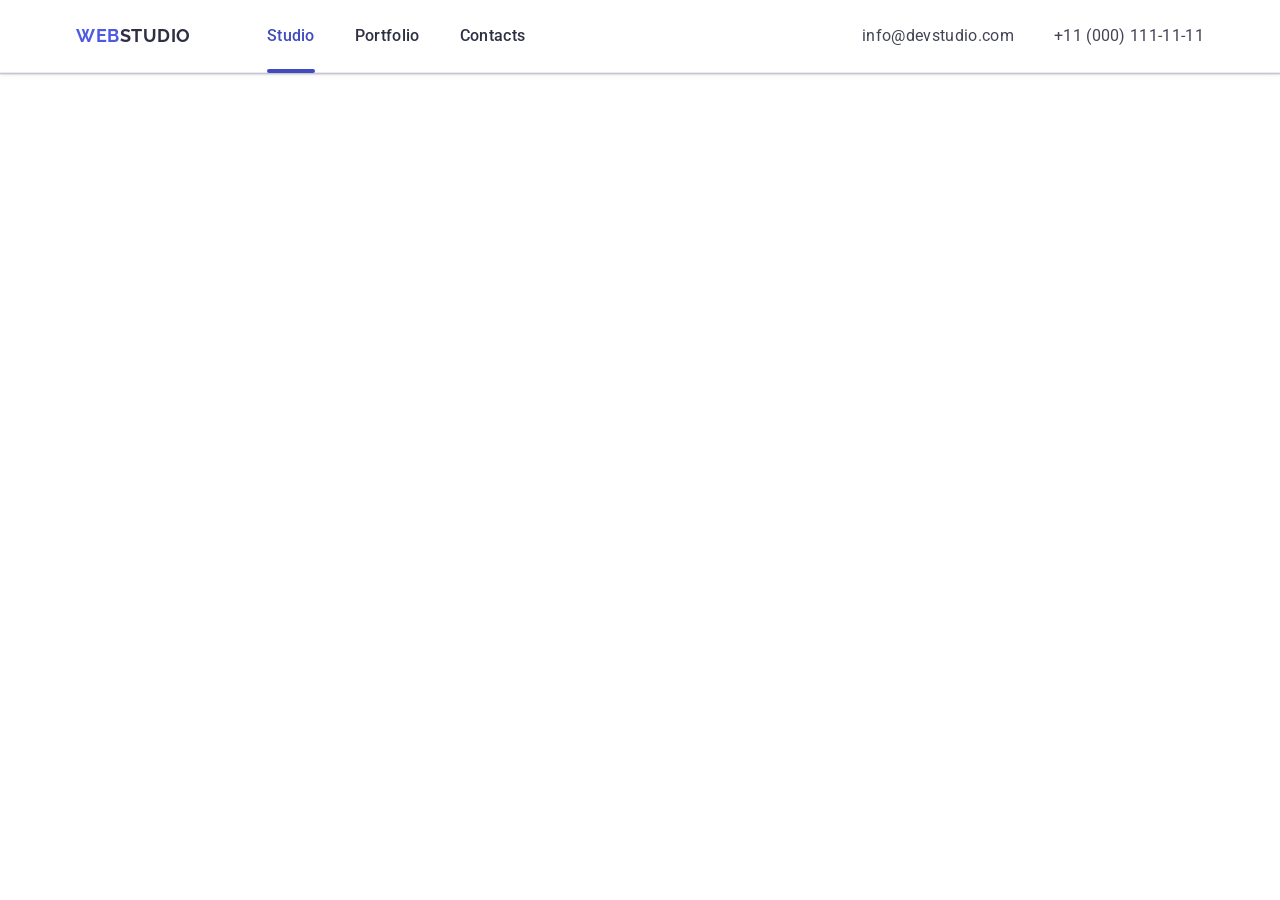
==== index.html @ 1d79447c "update mobile menu" ====
<!DOCTYPE html>
<html lang="en">
  <head>
    <meta charset="UTF-8" />
    <meta http-equiv="X-UA-Compatible" content="IE=edge" />
    <meta name="viewport" content="width=device-width, initial-scale=1.0" />
    <title>WebStudio</title>
    <link
      rel="stylesheet"
      href="https://cdnjs.cloudflare.com/ajax/libs/modern-normalize/2.0.0/modern-normalize.min.css"
      integrity="sha512-4xo8blKMVCiXpTaLzQSLSw3KFOVPWhm/TRtuPVc4WG6kUgjH6J03IBuG7JZPkcWMxJ5huwaBpOpnwYElP/m6wg=="
      crossorigin="anonymous"
      referrerpolicy="no-referrer"
    />
    <link rel="preconnect" href="https://fonts.googleapis.com" />
    <link rel="preconnect" href="https://fonts.gstatic.com" crossorigin />
    <link
      href="https://fonts.googleapis.com/css2?family=Raleway:wght@700&family=Roboto:wght@400;500;700&display=swap"
      rel="stylesheet"
    />

    <link rel="stylesheet" href="./css/styles.css" />
  </head>
  <body>
    <header class="page-header">
      <div class="container header-flex">
        <nav class="header-nav">
          <a class="logo header-logo" href="./index.html">
            Web<span class="logo-world">Studio</span></a
          >
          <ul class="nav-list">
            <li class="nav-item">
              <a class="nav-link current" href="./index.html">Studio</a>
            </li>
            <li class="nav-item">
              <a class="nav-link" href="">Portfolio</a>
            </li>
            <li class="nav-item">
              <a class="nav-link" href="">Contacts</a>
            </li>
          </ul>
        </nav>
        <address class="contacts">
          <ul class="contacts-list">
            <li class="contacts-item">
              <a class="contacts-link" href="mailto:info@devstudio.com"
                >info@devstudio.com</a
              >
            </li>
            <li class="contacts-item">
              <a class="contacts-link" href="tel:+110001111111"
                >+11 (000) 111-11-11</a
              >
            </li>
          </ul>
        </address>
        <button data-menu-open type="button" class="burger-btn">
          <svg class="burger-icon" width="24" height="24">
            <use href="./images/icons.svg#burger-icon"></use>
          </svg>
        </button>
      </div>

      <div class="mobile-menu" data-menu>
        <div class="container modal-menu-container">
          <button class="mobile-menu-close" data-menu-close>
            <svg class="menu-icon-btn" width="8" height="8">
              <use href="./images/icons.svg#close-icon"></use>
            </svg>
          </button>
          <nav class="mobile-nav">
            <ul class="mobile-list">
              <li class="mobile-item">
                <a class="mobile-nav-link" href="./index.html">Studio</a>
              </li>
              <li class="mobile-item">
                <a class="mobile-nav-link" href="./index.html">Portfolio</a>
              </li>
              <li class="mobile-item">
                <a class="mobile-nav-link" href="./index.html">Contacts</a>
              </li>
            </ul>
          </nav>
          <address class="mobile-contacts">
            <ul class="mobile-contacts-list">
              <li class="mobile-contacts-item">
                <a class="mobile-contacts-link" href="mailto:info@devstudio.com"
                  >info@devstudio.com</a
                >
              </li>
              <li class="mobile-contacts-item">
                <a class="mobile-contacts-link" href="tel:+110001111111"
                  >+11 (000) 111-11-11</a
                >
              </li>
            </ul>
          </address>
          <div class="mobile-social">
            <ul class="mobile-social-list">
              <li class="mobile-social-item">
                <a
                  href=""
                  class="mobile-social-link"
                  target="_blank"
                  rel="noopener noreferrer"
                  aria-label="instagram icon"
                >
                  <svg class="social-icon" width="24" height="24">
                    <use href="./images/icons.svg#instagram"></use>
                  </svg>
                </a>
              </li>
              <li class="mobile-social-item">
                <a
                  href=""
                  class="mobile-social-link"
                  target="_blank"
                  rel="noopener noreferrer"
                  aria-label="twitter icon"
                >
                  <svg class="social-icon" width="24" height="24">
                    <use href="./images/icons.svg#twitter"></use>
                  </svg>
                </a>
              </li>
              <li class="mobile-social-item">
                <a
                  href=""
                  class="mobile-social-link"
                  target="_blank"
                  rel="noopener noreferrer"
                  aria-label="facebook icon"
                >
                  <svg class="social-icon" width="24" height="24">
                    <use href="./images/icons.svg#facebook"></use>
                  </svg>
                </a>
              </li>
              <li class="mobile-social-item">
                <a
                  href=""
                  class="mobile-social-link"
                  target="_blank"
                  rel="noopener noreferrer"
                  aria-label="linkedin icon"
                >
                  <svg class="social-icon" width="24" height="24">
                    <use href="./images/icons.svg#linkedin"></use>
                  </svg>
                </a>
              </li>
            </ul>
          </div>
        </div>
      </div>
    </header>
    <!-- Main container -->
    <main>
      <!-- Hero section -->
      <section class="hero hidden">
        <div class="container">
          <h1 class="title" style="--direction: -1">
            Effective Solutions for Your Business
          </h1>
          <button
            class="btn"
            type="button"
            style="--direction: 1"
            data-modal-open
          >
            Order Service
          </button>
        </div>
      </section>
      <!-- Strategi section -->
      <section class="strategy hidden">
        <div class="container">
          <h2 class="visually-hidden">header</h2>
          <ul class="strategy-list">
            <li class="strategy-item">
              <div class="strategi-icon">
                <svg class="strategi-icon" width="64" height="64">
                  <use href="./images/icons.svg#antena"></use>
                </svg>
              </div>
              <h3 class="subtitle">Strategy</h3>
              <p class="subtitle-decr">
                Our goal is to identify the business problem to walk away with
                the perfect and creative solution.
              </p>
            </li>

            <li class="strategy-item">
              <div class="strategi-icon">
                <svg class="strategi-icon" width="64" height="64">
                  <use href="./images/icons.svg#clock"></use>
                </svg>
              </div>
              <h3 class="subtitle">Punctuality</h3>

              <p class="subtitle-decr">
                Bring the key message to the brand's audience for the best price
                within the shortest possible time.
              </p>
            </li>
            <li class="strategy-item">
              <div class="strategi-icon">
                <svg class="strategi-icon" width="64" height="64">
                  <use href="./images/icons.svg#diagram"></use>
                </svg>
              </div>
              <h3 class="subtitle">Diligence</h3>
              <p class="subtitle-decr">
                Research and confirm brands that present the strongest digital
                growth opportunities and minimize risk.
              </p>
            </li>
            <li class="strategy-item">
              <div class="strategi-icon">
                <svg class="strategi-icon" width="64" height="64">
                  <use href="./images/icons.svg#astronaut"></use>
                </svg>
              </div>
              <h3 class="subtitle">Technologies</h3>
              <p class="subtitle-decr">
                Design practice focused on digital experiences. We bring forth a
                deep passion for problem-solving.
              </p>
            </li>
          </ul>
        </div>
      </section>

      <!--  Our Team Section-->
      <section class="team hidden">
        <div class="container">
          <h2 class="title">Our Team</h2>
          <ul class="team-list">
            <li class="team-item">
              <img src="./images/prodact_des.jpg" alt="man" width="264" />
              <div class="image-discription">
                <h3 class="subtitle">Mark Guerrero</h3>
                <p class="subtitle-decr">Product Designer</p>
                <ul class="social-list">
                  <li class="social-item">
                    <a
                      href=""
                      class="social-link"
                      target="_blank"
                      rel="noopener noreferrer"
                      aria-label="instagram icon"
                    >
                      <svg class="social-icon" width="16" height="16">
                        <use href="./images/icons.svg#instagram"></use>
                      </svg>
                    </a>
                  </li>
                  <li class="social-item">
                    <a
                      href=""
                      class="social-link"
                      target="_blank"
                      rel="noopener noreferrer"
                      aria-label="twitter icon"
                    >
                      <svg class="social-icon" width="16" height="16">
                        <use href="./images/icons.svg#twitter"></use>
                      </svg>
                    </a>
                  </li>
                  <li class="social-item">
                    <a
                      href=""
                      class="social-link"
                      target="_blank"
                      rel="noopener noreferrer"
                      aria-label="facebook icon"
                    >
                      <svg class="social-icon" width="16" height="16">
                        <use href="./images/icons.svg#facebook"></use>
                      </svg>
                    </a>
                  </li>
                  <li class="social-item">
                    <a
                      href=""
                      class="social-link"
                      target="_blank"
                      rel="noopener noreferrer"
                      aria-label="linkedin icon"
                    >
                      <svg class="social-icon" width="16" height="16">
                        <use href="./images/icons.svg#linkedin"></use>
                      </svg>
                    </a>
                  </li>
                </ul>
              </div>
            </li>
            <li class="team-item">
              <img src="./images/frontend_dev.jpg" alt="man" width="264" />
              <div class="image-discription">
                <h3 class="subtitle">Tom Ford</h3>
                <p class="subtitle-decr">Frontend Developer</p>
                <ul class="social-list">
                  <li class="social-item">
                    <a
                      href=""
                      class="social-link"
                      target="_blank"
                      rel="noopener noreferrer"
                      aria-label="instagram icon"
                    >
                      <svg class="social-icon" width="16" height="16">
                        <use href="./images/icons.svg#instagram"></use>
                      </svg>
                    </a>
                  </li>
                  <li class="social-item">
                    <a
                      href=""
                      class="social-link"
                      target="_blank"
                      rel="noopener noreferrer"
                      aria-label="twitter icon"
                    >
                      <svg class="social-icon" width="16" height="16">
                        <use href="./images/icons.svg#twitter"></use>
                      </svg>
                    </a>
                  </li>
                  <li class="social-item">
                    <a
                      href=""
                      class="social-link"
                      target="_blank"
                      rel="noopener noreferrer"
                      aria-label="facebook icon"
                    >
                      <svg class="social-icon" width="16" height="16">
                        <use href="./images/icons.svg#facebook"></use>
                      </svg>
                    </a>
                  </li>
                  <li class="social-item">
                    <a
                      href=""
                      class="social-link"
                      target="_blank"
                      rel="noopener noreferrer"
                      aria-label="linkedin icon"
                    >
                      <svg class="social-icon" width="16" height="16">
                        <use href="./images/icons.svg#linkedin"></use>
                      </svg>
                    </a>
                  </li>
                </ul>
              </div>
            </li>
            <li class="team-item">
              <img src="./images/marketing.jpg" alt="women" width="264" />
              <div class="image-discription">
                <h3 class="subtitle">Camila Garcia</h3>
                <p class="subtitle-decr">Marketing</p>
                <ul class="social-list">
                  <li class="social-item">
                    <a
                      href=""
                      class="social-link"
                      target="_blank"
                      rel="noopener noreferrer"
                      aria-label="instagram icon"
                    >
                      <svg class="social-icon" width="16" height="16">
                        <use href="./images/icons.svg#instagram"></use>
                      </svg>
                    </a>
                  </li>
                  <li class="social-item">
                    <a
                      href=""
                      class="social-link"
                      target="_blank"
                      rel="noopener noreferrer"
                      aria-label="twitter icon"
                    >
                      <svg class="social-icon" width="16" height="16">
                        <use href="./images/icons.svg#twitter"></use>
                      </svg>
                    </a>
                  </li>
                  <li class="social-item">
                    <a
                      href=""
                      class="social-link"
                      target="_blank"
                      rel="noopener noreferrer"
                      aria-label="facebook icon"
                    >
                      <svg class="social-icon" width="16" height="16">
                        <use href="./images/icons.svg#facebook"></use>
                      </svg>
                    </a>
                  </li>
                  <li class="social-item">
                    <a
                      href=""
                      class="social-link"
                      target="_blank"
                      rel="noopener noreferrer"
                      aria-label="linkedin icon"
                    >
                      <svg class="social-icon" width="16" height="16">
                        <use href="./images/icons.svg#linkedin"></use>
                      </svg>
                    </a>
                  </li>
                </ul>
              </div>
            </li>
            <li class="team-item">
              <img src="./images/ui_designer.jpg" alt="man" width="264" />
              <div class="image-discription">
                <h3 class="subtitle">Daniel Wilson</h3>
                <p class="subtitle-decr">UI Designer</p>
                <ul class="social-list">
                  <li class="social-item">
                    <a
                      href=""
                      class="social-link"
                      target="_blank"
                      rel="noopener noreferrer"
                      aria-label="instagram icon"
                    >
                      <svg class="social-icon" width="16" height="16">
                        <use href="./images/icons.svg#instagram"></use>
                      </svg>
                    </a>
                  </li>
                  <li class="social-item">
                    <a
                      href=""
                      class="social-link"
                      target="_blank"
                      rel="noopener noreferrer"
                      aria-label="twitter icon"
                    >
                      <svg class="social-icon" width="16" height="16">
                        <use href="./images/icons.svg#twitter"></use>
                      </svg>
                    </a>
                  </li>
                  <li class="social-item">
                    <a
                      href=""
                      class="social-link"
                      target="_blank"
                      rel="noopener noreferrer"
                      aria-label="facebook icon"
                    >
                      <svg class="social-icon" width="16" height="16">
                        <use href="./images/icons.svg#facebook"></use>
                      </svg>
                    </a>
                  </li>
                  <li class="social-item">
                    <a
                      href=""
                      class="social-link"
                      target="_blank"
                      rel="noopener noreferrer"
                      aria-label="linkedin icon"
                    >
                      <svg class="social-icon" width="16" height="16">
                        <use href="./images/icons.svg#linkedin"></use>
                      </svg>
                    </a>
                  </li>
                </ul>
              </div>
            </li>
          </ul>
        </div>
      </section>

      <!-- Our Portfolio section -->
      <section class="portfolio hidden">
        <div class="container">
          <h2 class="title">Our Portfolio</h2>
          <ul class="portfolio-list">
            <li class="portfolio-item">
              <a class="portfolio-link" href="">
                <div class="portfolio-thumb">
                  <img
                    src="./images/bankapp.jpg"
                    alt="banking interface "
                    width="360"
                    height="300"
                  />
                  <p class="overlay-text">
                    14 Stylish and User-Friendly App Design Concepts · Task
                    Manager App · Calorie Tracker App · Exotic Fruit Ecommerce
                    App · Cloud Storage App
                  </p>
                </div>
                <div class="portfolio-decr">
                  <h3 class="subtitle">Banking App</h3>
                  <p class="subtitle-desc">App</p>
                </div>
              </a>
            </li>
            <li class="portfolio-item">
              <a class="portfolio-link" href="">
                <div class="portfolio-thumb">
                  <img
                    src="./images/payment.jpg"
                    alt="qr "
                    width="360"
                    height="300"
                  />
                  <p class="overlay-text">
                    14 Stylish and User-Friendly App Design Concepts · Task
                    Manager App · Calorie Tracker App · Exotic Fruit Ecommerce
                    App · Cloud Storage App
                  </p>
                </div>
                <div class="portfolio-decr">
                  <h3 class="subtitle">Cashless Payment</h3>
                  <p class="subtitle-desc">Marketing</p>
                </div>
              </a>
            </li>

            <li class="portfolio-item">
              <a class="portfolio-link" href="">
                <div class="portfolio-thumb">
                  <img
                    src="./images/meditation.jpg"
                    alt="laptop and smartphone"
                    width="360"
                    height="300"
                  />
                  <p class="overlay-text">
                    14 Stylish and User-Friendly App Design Concepts · Task
                    Manager App · Calorie Tracker App · Exotic Fruit Ecommerce
                    App · Cloud Storage App
                  </p>
                </div>
                <div class="portfolio-decr">
                  <h2 class="subtitle">Meditation App</h2>
                  <p class="subtitle-desc">App</p>
                </div>
              </a>
            </li>
            <li class="portfolio-item">
              <a class="portfolio-link" href="">
                <div class="portfolio-thumb">
                  <img
                    src="./images/car.jpg"
                    alt="taxi"
                    width="360"
                    height="300"
                  />
                  <p class="overlay-text">
                    14 Stylish and User-Friendly App Design Concepts · Task
                    Manager App · Calorie Tracker App · Exotic Fruit Ecommerce
                    App · Cloud Storage App
                  </p>
                </div>
                <div class="portfolio-decr">
                  <h2 class="subtitle">Taxi Service</h2>
                  <p class="subtitle-desc">Marketing</p>
                </div>
              </a>
            </li>
            <li class="portfolio-item">
              <a class="portfolio-link" href="">
                <div class="portfolio-thumb">
                  <img
                    src="./images/screen.jpg"
                    alt="screen smartphone"
                    width="360"
                    height="300"
                  />
                  <p class="overlay-text">
                    14 Stylish and User-Friendly App Design Concepts · Task
                    Manager App · Calorie Tracker App · Exotic Fruit Ecommerce
                    App · Cloud Storage App
                  </p>
                </div>
                <div class="portfolio-decr">
                  <h3 class="subtitle">Screen Illustrations</h3>
                  <p class="subtitle-desc">Design</p>
                </div>
              </a>
            </li>
            <li class="portfolio-item">
              <a class="portfolio-link" href="">
                <div class="portfolio-thumb">
                  <img
                    src="./images/courses.jpg"
                    alt="young woman"
                    width="360"
                    height="300"
                  />
                  <p class="overlay-text">
                    14 Stylish and User-Friendly App Design Concepts · Task
                    Manager App · Calorie Tracker App · Exotic Fruit Ecommerce
                    App · Cloud Storage App
                  </p>
                </div>
                <div class="portfolio-decr">
                  <h3 class="subtitle">Online Courses</h3>
                  <p class="subtitle-desc">Marketing</p>
                </div>
              </a>
            </li>
          </ul>
        </div>
      </section>
    </main>

    <footer class="footer-page hidden">
      <div class="footer-container container">
        <div class="left-footer">
          <a class="logo footer-logo" href="./index.html"
            >Web<span class="logo-world">Studio</span></a
          >
          <p class="subtitle-decr">
            Increase the flow of customers and sales for your business with
            digital marketing & growth solutions.
          </p>
        </div>

        <div class="footer-icons">
          <p class="subtitle-decr">Social media</p>
          <ul class="social-list">
            <li class="social-item">
              <a
                href=""
                class="social-link"
                target="_blank"
                rel="noopener noreferrer"
                aria-label="instagram icon"
              >
                <svg class="social-icon" width="24" height="24">
                  <use href="./images/icons.svg#instagram"></use>
                </svg>
              </a>
            </li>
            <li class="social-item">
              <a
                href=""
                class="social-link"
                target="_blank"
                rel="noopener noreferrer"
                aria-label="twitter icon"
              >
                <svg class="social-icon" width="24" height="24">
                  <use href="./images/icons.svg#twitter"></use>
                </svg>
              </a>
            </li>
            <li class="social-item">
              <a
                href=""
                class="social-link"
                target="_blank"
                rel="noopener noreferrer"
                aria-label="facebook icon"
              >
                <svg class="social-icon" width="24" height="24">
                  <use href="./images/icons.svg#facebook"></use>
                </svg>
              </a>
            </li>
            <li class="social-item">
              <a
                href=""
                class="social-link"
                target="_blank"
                rel="noopener noreferrer"
                aria-label="linkedin icon"
              >
                <svg class="social-icon" width="24" height="24">
                  <use href="./images/icons.svg#linkedin"></use>
                </svg>
              </a>
            </li>
          </ul>
        </div>
        <div class="fotter-subscribe">
          <p class="subscribe-title">Subscribe</p>
          <form class="subtitle-form form" name="subscribe-form ">
            <label class="form-label-subscribe">
              <input
                class="form-field-subscribe"
                type="email"
                name="fotter-subscribe"
                placeholder="E-mail"
              />
            </label>
            <button class="subscribe-btn btn" type="submit">
              Subscribe
              <svg class="subscribe-icon" width="24" height="24">
                <use href="./images/icons.svg#send-icon"></use>
              </svg>
            </button>
          </form>
        </div>
      </div>
    </footer>
    <div class="backdrop hidden" data-modal>
      <div class="modal">
        <button class="modal-close-btn is-open" type="button" data-modal-close>
          <svg class="modal-icon-btn" width="8" height="8">
            <use href="./images/icons.svg#close-icon"></use>
          </svg>
        </button>
        <p class="modal-title">Leave your contacts and we will call you back</p>
        <form
          class="modal-form"
          name="modal-form"
          autocomplete="off"
          novalidate
        >
          <div class="modal-field">
            <label class="form-label" for="user-name">Name</label>
            <div class="modal-field-wrap">
              <input
                class="modal-input"
                type="text"
                name="user-name"
                id="user-name"
                placeholder=" "
                required
              />
              <svg class="modal-icon" width="18" height="24">
                <use href="./images/icons.svg#person-icon"></use>
              </svg>
            </div>
          </div>

          <div class="modal-field">
            <label class="form-label" for="modal-phone">Phone</label>
            <div class="modal-field-wrap">
              <input
                class="modal-input"
                type="tel"
                name="modal-phone"
                id="modal-phone"
                placeholder=" "
                required
              />
              <svg class="modal-icon" width="18" height="24">
                <use href="./images/icons.svg#phone-icon"></use>
              </svg>
            </div>
          </div>
          <div class="modal-field">
            <label class="form-label" for="modal-email">Email</label>
            <div class="modal-field-wrap">
              <input
                class="modal-input"
                type="email"
                name="modal-email"
                id="modal-email"
                placeholder=" "
                required
              />
              <svg class="modal-icon" width="18" height="24">
                <use href="./images/icons.svg#email-icon"></use>
              </svg>
            </div>
          </div>

          <div class="modal-comment">
            <label class="form-label" for="user-comment">Comment</label>
            <textarea
              class="form-comment"
              name="user-comment"
              id="user-comment"
              rows="5"
              placeholder="Text input"
            ></textarea>
          </div>
          <div class="modal-checked">
            <input
              class="form-check visually-hidden"
              type="checkbox"
              name="user-privacy"
              id="user-privacy"
              value="true"
            />

            <label for="user-privacy" class="modal-checked-text"
              ><span class="check-icon-container">
                <svg class="checked-icon" width="10" height="8">
                  <use href="./images/icons.svg#vector"></use>
                </svg> </span
              >I accept the terms and conditions of the
              <a class="check-link" href="index.html">Privacy Policy</a>
            </label>
          </div>
          <button class="form-btn btn" type="submit">Send</button>
        </form>
      </div>
    </div>
    <script src="./js/modal.js"></script>
    <script src="./js/menu.js"></script>
  </body>
</html>
---- css/styles.css ----
.hidden {
  display: none;
}
:root {
  /* Fonts */
  --primary-font: 'Roboto', sans-serif;
  --secondary-font: 'Raleway', sans-serif;

  /* Color back-ground*/
  --primary-bg-color: #ffffff;
  --accent-bg-cl: #2e2f42;
  --secondary-bg-color: #f4f4fd;
  /* Text color */
  --primary-text-color: #434455;
  --secondary-text-color: #2e2f42;
  --accent-txt-cl: #4d5ae5;
  --light-txt-cl: #404bbf;
  /* Btn Color */
  --primary-btn-color: #4d5ae5;
  --light-btn-cl: #404bbf;
  --secondary-btn-color: #404bbf;
  --accent-btn-cl: #f4f4fd;
  --primary-btn-text-cl: #ffffff;
  --accent-btn-txt-cl: #4d5ae5;
}

body {
  font-family: var(--primary-font);
  background-color: var(--primary-bg-color);
  color: var(--primary-text-color);
}
h1,
h2,
h3,
h4,
h5,
h6,
p {
  margin: 0;
}

ul,
ol {
  margin: 0;
  padding: 0;

  list-style-type: none;
}

a {
  text-decoration: none;
}
button {
  cursor: pointer;
}
/* reset start */
.visually-hidden {
  position: absolute;
  width: 1px;
  height: 1px;
  margin: -1px;
  border: 0;
  padding: 0;

  white-space: nowrap;
  clip-path: inset(100%);
  clip: rect(0 0 0 0);
  overflow: hidden;
}

img {
  display: block;
  max-width: 100%;
  height: auto;
  margin: 0px;
  padding: 0px;
}
/* common */
.container {
  max-width: 320px;
  padding: 0px 16px;
  margin: 0 auto;
}
@media screen and (min-width: 768px) {
  .container {
    max-width: 768px;
  }
}
@media screen and (min-width: 1158px) {
  .container {
    max-width: 1158px;
    padding: 0px 15px;
  }
}
/* Navigation */
.page-header {
  border-bottom: 1px solid #e7e9fc;
  background-color: var(--primary-bg-color);
  box-shadow: 0 1px 6px 0 rgba(46, 47, 66, 0.08),
    0 1px 1px 0 rgba(46, 47, 66, 0.16), 0 2px 1px 0 rgba(46, 47, 66, 0.08);
}
.header-flex {
  display: flex;
  align-items: center;
  justify-content: space-between;
}
.nav-list,
.contacts {
  display: none;
}

.logo {
  font-family: var(--secondary-font);
  font-weight: 700;
  font-size: 18px;
  line-height: 1.17;
  letter-spacing: 0.03em;
  text-transform: uppercase;
  color: var(--accent-txt-cl);
}
.header-logo {
  padding: 16px 0;
  display: block;
}

.header-logo .logo-world {
  color: var(--secondary-text-color);
}

.burger-btn {
  padding: 0;
  border: none;
  background-color: transparent;
}
.burger-icon {
  display: block;
  fill: #2f2f37;
}
@media screen and (min-width: 768px) {
  .burger-btn {
    display: none;
  }
  .nav-list {
    display: flex;
    align-items: center;
    gap: 40px;
  }
  .contacts {
    display: block;
    font-style: normal;
  }
  .header-nav {
    display: flex;
    align-items: center;
  }
  .header-logo {
    padding: 24px 0;
    margin-right: 120px;
  }
  .nav-link {
    display: block;
    padding: 24px 0;
    font-weight: 500;
    font-size: 16px;
    line-height: 1.5;
    letter-spacing: 0.02em;
    color: var(--secondary-text-color);
    transition: color 250ms cubic-bezier(0.4, 0, 0.2, 1);
  }
  .nav-link:hover,
  .nav-link:focus,
  .contacts-link:hover,
  .contacts-link:focus,
  .nav-link.current {
    color: var(--light-txt-cl);
  }
  .nav-link.current {
    position: relative;
  }

  .nav-link.current::after {
    position: absolute;
    left: 0;
    bottom: -1px;
    content: '';
    border-radius: 2px;
    width: 100%;
    height: 4px;
    background-color: #404bbf;
  }
  .contacts-list {
    display: flex;
    flex-direction: column;
    gap: 12px;
  }
  .contacts-link {
    display: block;
    font-size: 12px;
    line-height: 1.17;
    letter-spacing: 0.04em;
    color: var(--primary-text-color);
    transition: color 250ms cubic-bezier(0.4, 0, 0.2, 1);
  }
}
@media screen and (min-width: 1158px) {
  .header-logo {
    margin-right: 76px;
  }

  .contacts-list {
    flex-direction: row;
    align-items: center;
    gap: 40px;
  }
  .contacts-link {
    margin: 24px 0;
    font-size: 16px;
    line-height: 1.5;
    letter-spacing: 0.02em;
  }
}
.mobile-menu {
  position: fixed;
  top: 0;
  left: 0;
  width: 100%;
  height: 100%;
  background-color: #fff;
  opacity: 0;
  visibility: hidden;
  pointer-events: none;
  transition: opacity 250ms cubic-bezier(0.4, 0, 0.2, 1),
    visibility 250ms cubic-bezier(0.4, 0, 0.2, 1);
}
.mobile-menu.is-open {
  opacity: 1;
  visibility: visible;
  pointer-events: auto;
}
.modal-menu-container {
  position: relative;
  padding-top: 72px;
  padding-bottom: 40px;

  display: flex;
  flex-direction: column;
  height: 100%;
}
.mobile-menu-close {
  position: absolute;
  top: 24px;
  right: 24px;

  display: flex;
  justify-content: center;
  align-items: center;
  width: 24px;
  height: 24px;
  padding: 0;

  fill: #2e2f42;
  border-radius: 50%;
  background-color: #e7e9fc;
  border: 1px solid rgba(0, 0, 0, 0.1);
  cursor: pointer;
  transition: background-color 250ms cubic-bezier(0.4, 0, 0.2, 1),
    border 250ms cubic-bezier(0.4, 0, 0.2, 1);
}
.menu-icon-btn {
  transition: fill 250ms cubic-bezier(0.4, 0, 0.2, 1);
}
.menu-close-btn:hover,
.menu-close-btn:focus {
  background-color: #404bbf;
  border: none;
  fill: #fff;
}
.mobile-nav {
  margin-bottom: auto;
}

.mobile-list {
  display: flex;
  align-items: flex-start;
  justify-content: flex-start;
  flex-direction: column;
  gap: 40px;
}
.mobile-nav-link {
  display: block;
  font-weight: 700;
  font-size: 36px;
  line-height: 1.11111;
  letter-spacing: 0.02em;
  color: #2e2f42;
}
.mobile-contacts {
  display: block;
  font-style: normal;
  margin-bottom: 24px;
}
.mobile-contacts-list {
  display: flex;
  flex-direction: column;
  gap: 24px;
}
.mobile-contacts-link {
  display: block;
  font-weight: 500;
  font-size: 20px;
  line-height: 1.2;
  letter-spacing: 0.02em;
  color: #434455;
}
.mobile-nav-link:hover,
.mobile-nav-link:focus,
.mobile-contacts-link:hover,
.mobile-contacts-link:focus {
  color: var(--light-txt-cl);
}

.mobile-social-list {
  display: flex;
  justify-content: center;
  align-items: center;
  gap: 40px;
}
.mobile-social-item {
  width: 40px;
  height: 40px;
}
.mobile-social-link {
  display: flex;
  justify-content: center;
  align-items: center;

  width: 100%;
  height: 100%;

  background-color: var(--primary-btn-color);
  border-radius: 50%;
  transition: background-color 250ms cubic-bezier(0.4, 0, 0.2, 1);
}
.mobile-social-link:hover,
.mobile-social-link:focus {
  background-color: var(--light-btn-cl);
}
.mobile-social-icon {
  fill: var(--accent-btn-cl);
}
@media screen and (min-width: 768px) {
  .mobile-menu {
    display: none;
  }
}
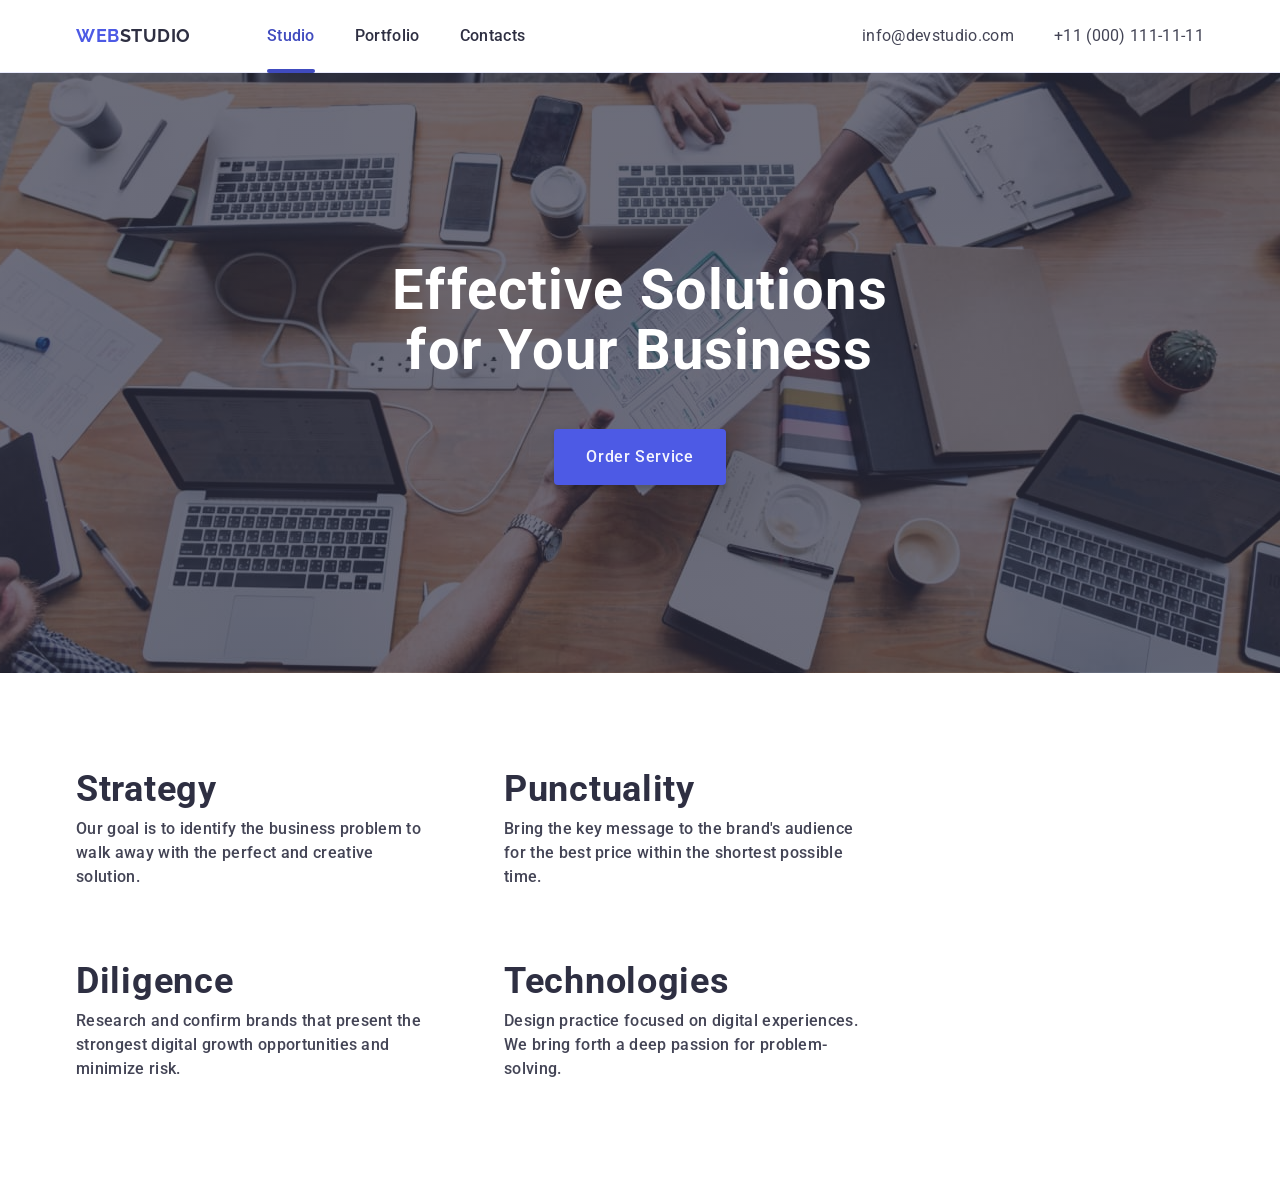
==== commit a74d4fed: "update styles strategy section" ====
--- a/index.html
+++ b/index.html
@@ -84,13 +84,13 @@
           <address class="mobile-contacts">
             <ul class="mobile-contacts-list">
               <li class="mobile-contacts-item">
-                <a class="mobile-contacts-link" href="mailto:info@devstudio.com"
-                  >info@devstudio.com</a
+                <a class="mobile-contacts-link" href="tel:+110001111111"
+                  >+11 (000) 111-11-11</a
                 >
               </li>
               <li class="mobile-contacts-item">
-                <a class="mobile-contacts-link" href="tel:+110001111111"
-                  >+11 (000) 111-11-11</a
+                <a class="mobile-contacts-link" href="mailto:info@devstudio.com"
+                  >info@devstudio.com</a
                 >
               </li>
             </ul>
@@ -105,7 +105,7 @@
                   rel="noopener noreferrer"
                   aria-label="instagram icon"
                 >
-                  <svg class="social-icon" width="24" height="24">
+                  <svg class="mobile-social-icon" width="24" height="24">
                     <use href="./images/icons.svg#instagram"></use>
                   </svg>
                 </a>
@@ -118,7 +118,7 @@
                   rel="noopener noreferrer"
                   aria-label="twitter icon"
                 >
-                  <svg class="social-icon" width="24" height="24">
+                  <svg class="mobile-social-icon" width="24" height="24">
                     <use href="./images/icons.svg#twitter"></use>
                   </svg>
                 </a>
@@ -131,7 +131,7 @@
                   rel="noopener noreferrer"
                   aria-label="facebook icon"
                 >
-                  <svg class="social-icon" width="24" height="24">
+                  <svg class="mobile-social-icon" width="24" height="24">
                     <use href="./images/icons.svg#facebook"></use>
                   </svg>
                 </a>
@@ -144,7 +144,7 @@
                   rel="noopener noreferrer"
                   aria-label="linkedin icon"
                 >
-                  <svg class="social-icon" width="24" height="24">
+                  <svg class="mobile-social-icon" width="24" height="24">
                     <use href="./images/icons.svg#linkedin"></use>
                   </svg>
                 </a>
@@ -157,7 +157,7 @@
     <!-- Main container -->
     <main>
       <!-- Hero section -->
-      <section class="hero hidden">
+      <section class="hero">
         <div class="container">
           <h1 class="title" style="--direction: -1">
             Effective Solutions for Your Business
@@ -173,7 +173,7 @@
         </div>
       </section>
       <!-- Strategi section -->
-      <section class="strategy hidden">
+      <section class="strategy">
         <div class="container">
           <h2 class="visually-hidden">header</h2>
           <ul class="strategy-list">
--- a/css/styles.css
+++ b/css/styles.css
@@ -269,8 +269,8 @@
 .menu-icon-btn {
   transition: fill 250ms cubic-bezier(0.4, 0, 0.2, 1);
 }
-.menu-close-btn:hover,
-.menu-close-btn:focus {
+.mobile-menu-close:hover,
+.mmobile-menu-closefocus {
   background-color: #404bbf;
   border: none;
   fill: #fff;
@@ -321,8 +321,9 @@
 
 .mobile-social-list {
   display: flex;
-  justify-content: center;
-  align-items: center;
+  align-items: flex-start;
+  justify-content: flex-start;
+  flex-direction: row;
   gap: 40px;
 }
 .mobile-social-item {
@@ -353,3 +354,209 @@
     display: none;
   }
 }
+
+/*  Hero section*/
+.hero {
+  padding-top: 72px;
+  padding-bottom: 72px;
+  margin: 0 auto;
+  max-width: 320px;
+  background-color: var(--accent-bg-cl);
+  background-image: linear-gradient(
+      rgba(46, 47, 66, 0.7),
+      rgba(46, 47, 66, 0.7)
+    ),
+    url(../images/people-office-mob.jpg);
+  background-repeat: no-repeat;
+  background-position: center;
+  background-size: cover;
+}
+@media screen and (-webkit-min-device-pixel-ratio: 2),
+  (min-resolution: 2dppx),
+  (min-resolution: 192dpi) {
+  .hero {
+    background-image: linear-gradient(
+        rgba(46, 47, 66, 0.7),
+        rgba(46, 47, 66, 0.7)
+      ),
+      url(../images/people-office-mob2x.jpg);
+  }
+}
+
+.hero .title {
+  max-width: 216px;
+  font-size: 36px;
+  line-height: 1.11;
+  letter-spacing: 0.02em;
+  text-align: center;
+  color: #fff;
+  margin: 0 auto;
+  margin-bottom: 72px;
+  transition: background-color 1000ms cubic-bezier(0.4, 0, 0.2, 1);
+}
+.btn {
+  display: block;
+  margin: 0 auto;
+  padding: 16px 32px;
+  min-width: 169px;
+  height: 56px;
+  border-radius: 4px;
+  border: none;
+  cursor: pointer;
+
+  font-weight: 500;
+  font-size: 16px;
+  line-height: 1.5;
+  letter-spacing: 0.04em;
+  color: var(--accent-btn-cl);
+  box-shadow: 0 4px 4px 0 rgba(0, 0, 0, 0.15);
+  background-color: var(--primary-btn-color);
+  transition: background-color 250ms cubic-bezier(0.4, 0, 0.2, 1);
+}
+.btn:hover,
+.btn:focus,
+.btn:active {
+  color: var(--primary-btn-text-cl);
+  background-color: var(--light-btn-cl);
+}
+.hero .title {
+  animation: move-top 800ms ease-in 300ms both;
+}
+.hero .btn {
+  animation: move-top 1300ms ease-in 300ms both;
+}
+
+@keyframes move-top {
+  0% {
+    opacity: 0;
+    transform: translateY(calc(100px * var(--direction)));
+  }
+
+  50% {
+    opacity: 0.5;
+  }
+
+  100% {
+    opacity: 1;
+  }
+}
+
+/* Tablet hero image */
+@media screen and (min-width: 768px) {
+  .hero {
+    padding-top: 112px;
+    padding-bottom: 112px;
+    background-image: linear-gradient(
+        rgba(46, 47, 66, 0.7),
+        rgba(46, 47, 66, 0.7)
+      ),
+      url(../images/people-office-tab.jpg);
+    background-repeat: no-repeat;
+    background-position: center;
+    background-size: cover;
+    max-width: 768px;
+  }
+
+  @media screen and (-webkit-min-device-pixel-ratio: 2),
+    (min-resolution: 2dppx),
+    (min-resolution: 192dpi) {
+    .hero {
+      background-image: linear-gradient(
+          rgba(46, 47, 66, 0.7),
+          rgba(46, 47, 66, 0.7)
+        ),
+        url(../images/people-office-tab2x.jpg);
+    }
+  }
+  .hero .title {
+    max-width: 496px;
+    font-size: 56px;
+    line-height: 1.07;
+    letter-spacing: 0.02em;
+    text-align: center;
+    color: #fff;
+    margin: 0 auto;
+  }
+  .btn {
+    margin-top: 36px;
+  }
+}
+
+/* Desktop hero  */
+@media screen and (min-width: 1158px) {
+  .hero {
+    padding-top: 188px;
+    padding-bottom: 188px;
+    background-image: linear-gradient(
+        rgba(46, 47, 66, 0.7),
+        rgba(46, 47, 66, 0.7)
+      ),
+      url(../images/people-office.jpg);
+    background-repeat: no-repeat;
+    background-position: center;
+    background-size: cover;
+    max-width: 1440px;
+  }
+
+  @media screen and (-webkit-min-device-pixel-ratio: 2),
+    (min-resolution: 2dppx),
+    (min-resolution: 192dpi) {
+    .hero {
+      background-image: linear-gradient(
+          rgba(46, 47, 66, 0.7),
+          rgba(46, 47, 66, 0.7)
+        ),
+        url(../images/people-office2x.jpg);
+    }
+  }
+  .btn {
+    margin-top: 48px;
+  }
+}
+/* Strategi section */
+.strategi-icon {
+  display: none;
+}
+.strategy {
+  padding-top: 96px;
+  padding-bottom: 96px;
+}
+.strategy-list {
+  display: flex;
+  flex-wrap: wrap;
+  gap: 72px;
+}
+.strategy-item {
+  width: 100%;
+}
+.subtitle {
+  font-weight: 700;
+  font-size: 36px;
+  line-height: 1.11111;
+  letter-spacing: 0.02em;
+  text-align: center;
+  color: #2e2f42;
+
+  margin-bottom: 8px;
+}
+.subtitle-decr {
+  font-weight: 500;
+  font-size: 16px;
+  line-height: 1.5;
+  letter-spacing: 0.02em;
+  color: #434455;
+}
+@media screen and (min-width: 768px) {
+  .strategy-list {
+    display: flex;
+    flex-wrap: wrap;
+    gap: 72px;
+    flex-basis: calc((100% - 24px) / 2);
+  }
+  .strategy-item {
+    max-width: 356px;
+  }
+  .subtitle {
+    text-align: start;
+  }
+}
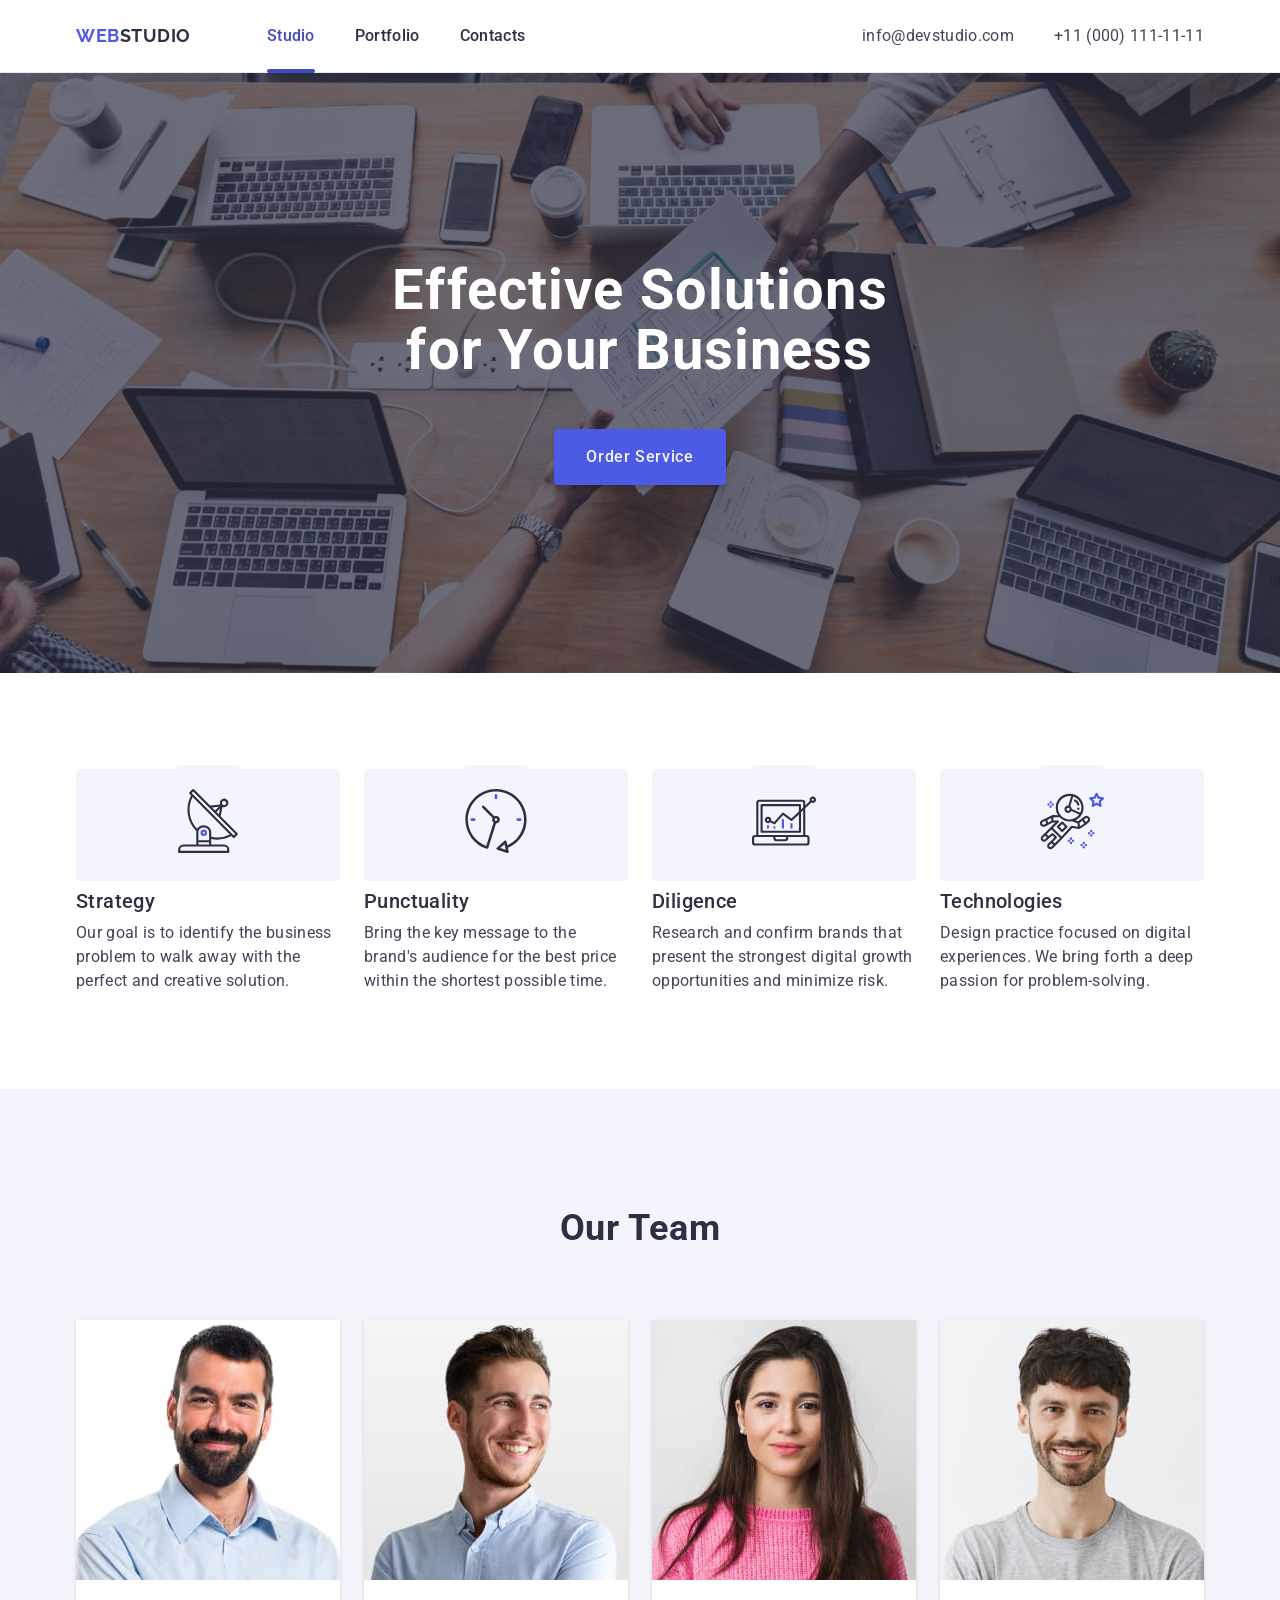
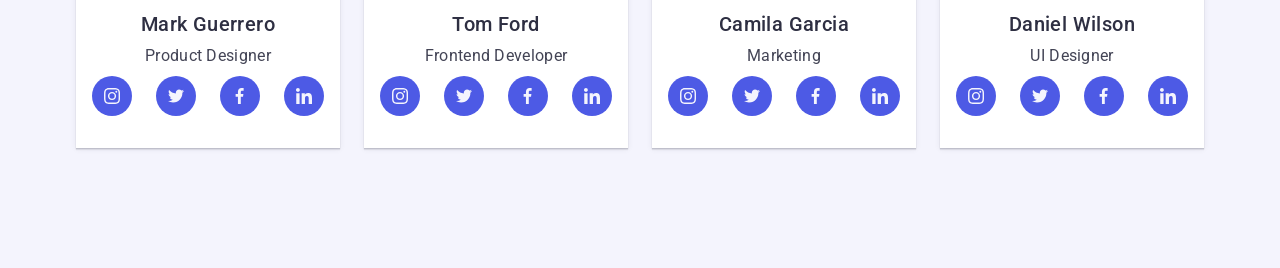
==== commit 9c5f7207: "add style team section" ====
--- a/index.html
+++ b/index.html
@@ -232,12 +232,20 @@
       </section>
 
       <!--  Our Team Section-->
-      <section class="team hidden">
+      <section class="team">
         <div class="container">
           <h2 class="title">Our Team</h2>
           <ul class="team-list">
             <li class="team-item">
-              <img src="./images/prodact_des.jpg" alt="man" width="264" />
+              <img
+                srcset="
+                  ./images/prodact_des.jpg   1x,
+                  ./images/prodact_des2x.jpg 2x
+                "
+                src="./images/prodact_des.jpg"
+                alt="man"
+                width="264"
+              />
               <div class="image-discription">
                 <h3 class="subtitle">Mark Guerrero</h3>
                 <p class="subtitle-decr">Product Designer</p>
@@ -298,7 +306,15 @@
               </div>
             </li>
             <li class="team-item">
-              <img src="./images/frontend_dev.jpg" alt="man" width="264" />
+              <img
+                srcset="
+                  ./images/frontend_dev.jpg   1x,
+                  ./images/frontend_dev2x.jpg 2x
+                "
+                src="./images/frontend_dev.jpg"
+                alt="man"
+                width="264"
+              />
               <div class="image-discription">
                 <h3 class="subtitle">Tom Ford</h3>
                 <p class="subtitle-decr">Frontend Developer</p>
@@ -359,7 +375,12 @@
               </div>
             </li>
             <li class="team-item">
-              <img src="./images/marketing.jpg" alt="women" width="264" />
+              <img
+                srcset="./images/marketing.jpg 1x, ./images/marketing2x.jpg 2x"
+                src="./images/marketing.jpg"
+                alt="women"
+                width="264"
+              />
               <div class="image-discription">
                 <h3 class="subtitle">Camila Garcia</h3>
                 <p class="subtitle-decr">Marketing</p>
@@ -420,7 +441,15 @@
               </div>
             </li>
             <li class="team-item">
-              <img src="./images/ui_designer.jpg" alt="man" width="264" />
+              <img
+                srcset="
+                  ./images/ui_designer.jpg   1x,
+                  ./images/ui_designer2x.jpg 2x
+                "
+                src="./images/ui_designer.jpg"
+                alt="man"
+                width="264"
+              />
               <div class="image-discription">
                 <h3 class="subtitle">Daniel Wilson</h3>
                 <p class="subtitle-decr">UI Designer</p>
--- a/css/styles.css
+++ b/css/styles.css
@@ -75,6 +75,13 @@
   margin: 0px;
   padding: 0px;
 }
+.title {
+  font-weight: 700;
+  font-size: 36px;
+  line-height: 1.1;
+  letter-spacing: 0.02em;
+  color: var(--secondary-text-color);
+}
 /* common */
 .container {
   max-width: 320px;
@@ -518,21 +525,21 @@
   display: none;
 }
 .strategy {
-  padding-top: 96px;
-  padding-bottom: 96px;
+  padding: 96px 0;
 }
 .strategy-list {
   display: flex;
+  flex-direction: column;
   flex-wrap: wrap;
   gap: 72px;
 }
 .strategy-item {
-  width: 100%;
+  max-width: 288px;
 }
 .subtitle {
   font-weight: 700;
   font-size: 36px;
-  line-height: 1.11111;
+  line-height: 1.1;
   letter-spacing: 0.02em;
   text-align: center;
   color: #2e2f42;
@@ -547,11 +554,20 @@
   color: #434455;
 }
 @media screen and (min-width: 768px) {
+  .strategi-icon {
+    display: flex;
+    align-items: center;
+    justify-content: center;
+    height: 112px;
+    background-color: #f4f4fd;
+    border-radius: 4px;
+    margin-bottom: 8px;
+  }
   .strategy-list {
-    display: flex;
+    flex-direction: row;
     flex-wrap: wrap;
-    gap: 72px;
-    flex-basis: calc((100% - 24px) / 2);
+    row-gap: 72px;
+    column-gap: 24px;
   }
   .strategy-item {
     max-width: 356px;
@@ -560,3 +576,110 @@
     text-align: start;
   }
 }
+@media screen and (min-width: 1158px) {
+  .strategy-list {
+    flex-direction: row;
+    row-gap: 24px;
+  }
+
+  .strategy-item {
+    max-width: 264px;
+  }
+  .subtitle {
+    font-weight: 500;
+    font-size: 20px;
+    line-height: 1.2;
+  }
+
+  .subtitle-decr {
+    font-weight: 400;
+  }
+}
+/* Team section */
+.team {
+  margin: 0 auto;
+  padding: 96px 0;
+  background-color: var(--secondary-bg-color);
+}
+.team .title {
+  margin-bottom: 72px;
+  text-align: center;
+}
+
+.team-list {
+  display: flex;
+  flex-direction: column;
+  justify-content: center;
+  align-items: center;
+  gap: 72px;
+}
+.team-item {
+  max-width: 264px;
+}
+.image-discription {
+  padding: 32px 0;
+  margin: 0;
+  border-radius: 0px 0px 4px 4px;
+  text-align: center;
+}
+.team .subtitle {
+  text-align: center;
+  font-weight: 500;
+  font-size: 20px;
+  line-height: 1.2;
+}
+.team .subtitle-decr {
+  margin-bottom: 8px;
+}
+.team-item {
+  box-shadow: 0 2px 1px 0 rgba(46, 47, 66, 0.08),
+    0 1px 1px 0 rgba(46, 47, 66, 0.16), 0 1px 6px 0 rgba(46, 47, 66, 0.08);
+  background-color: var(--primary-bg-color);
+}
+/* Social icons */
+.social-list {
+  display: flex;
+  justify-content: center;
+  align-items: center;
+  gap: 24px;
+}
+.social-item {
+  width: 40px;
+  height: 40px;
+}
+.social-link {
+  display: flex;
+  justify-content: center;
+  align-items: center;
+
+  width: 100%;
+  height: 100%;
+
+  background-color: var(--primary-btn-color);
+  border-radius: 50%;
+  transition: background-color 250ms cubic-bezier(0.4, 0, 0.2, 1);
+}
+.social-link:hover,
+.social-link:focus {
+  background-color: var(--light-btn-cl);
+}
+.social-icon {
+  fill: var(--accent-btn-cl);
+}
+
+@media screen and (min-width: 768px) {
+  .team-list {
+    flex-direction: row;
+    flex-wrap: wrap;
+    row-gap: 64px;
+    column-gap: 24px;
+  }
+}
+@media screen and (min-width: 1158px) {
+  .team {
+    padding: 120px 0;
+  }
+  .team-list {
+    gap: 24px;
+  }
+}
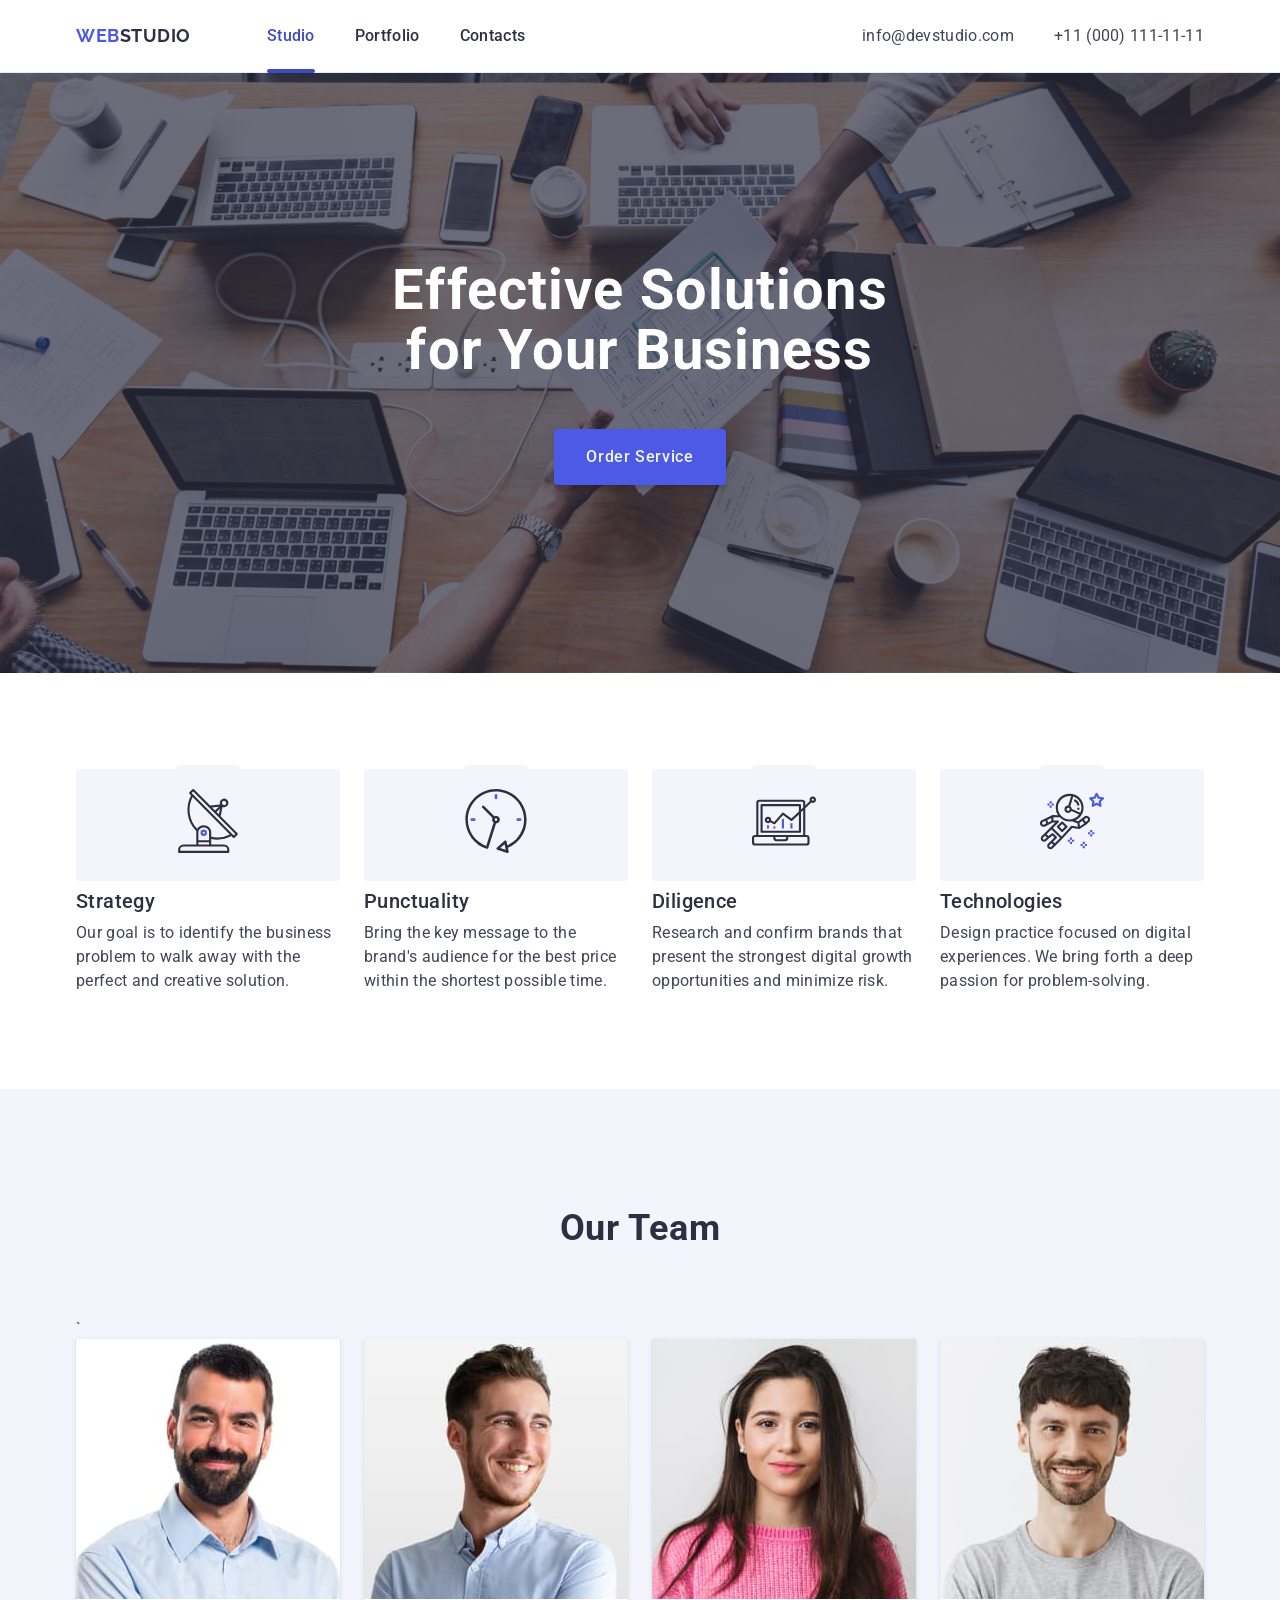
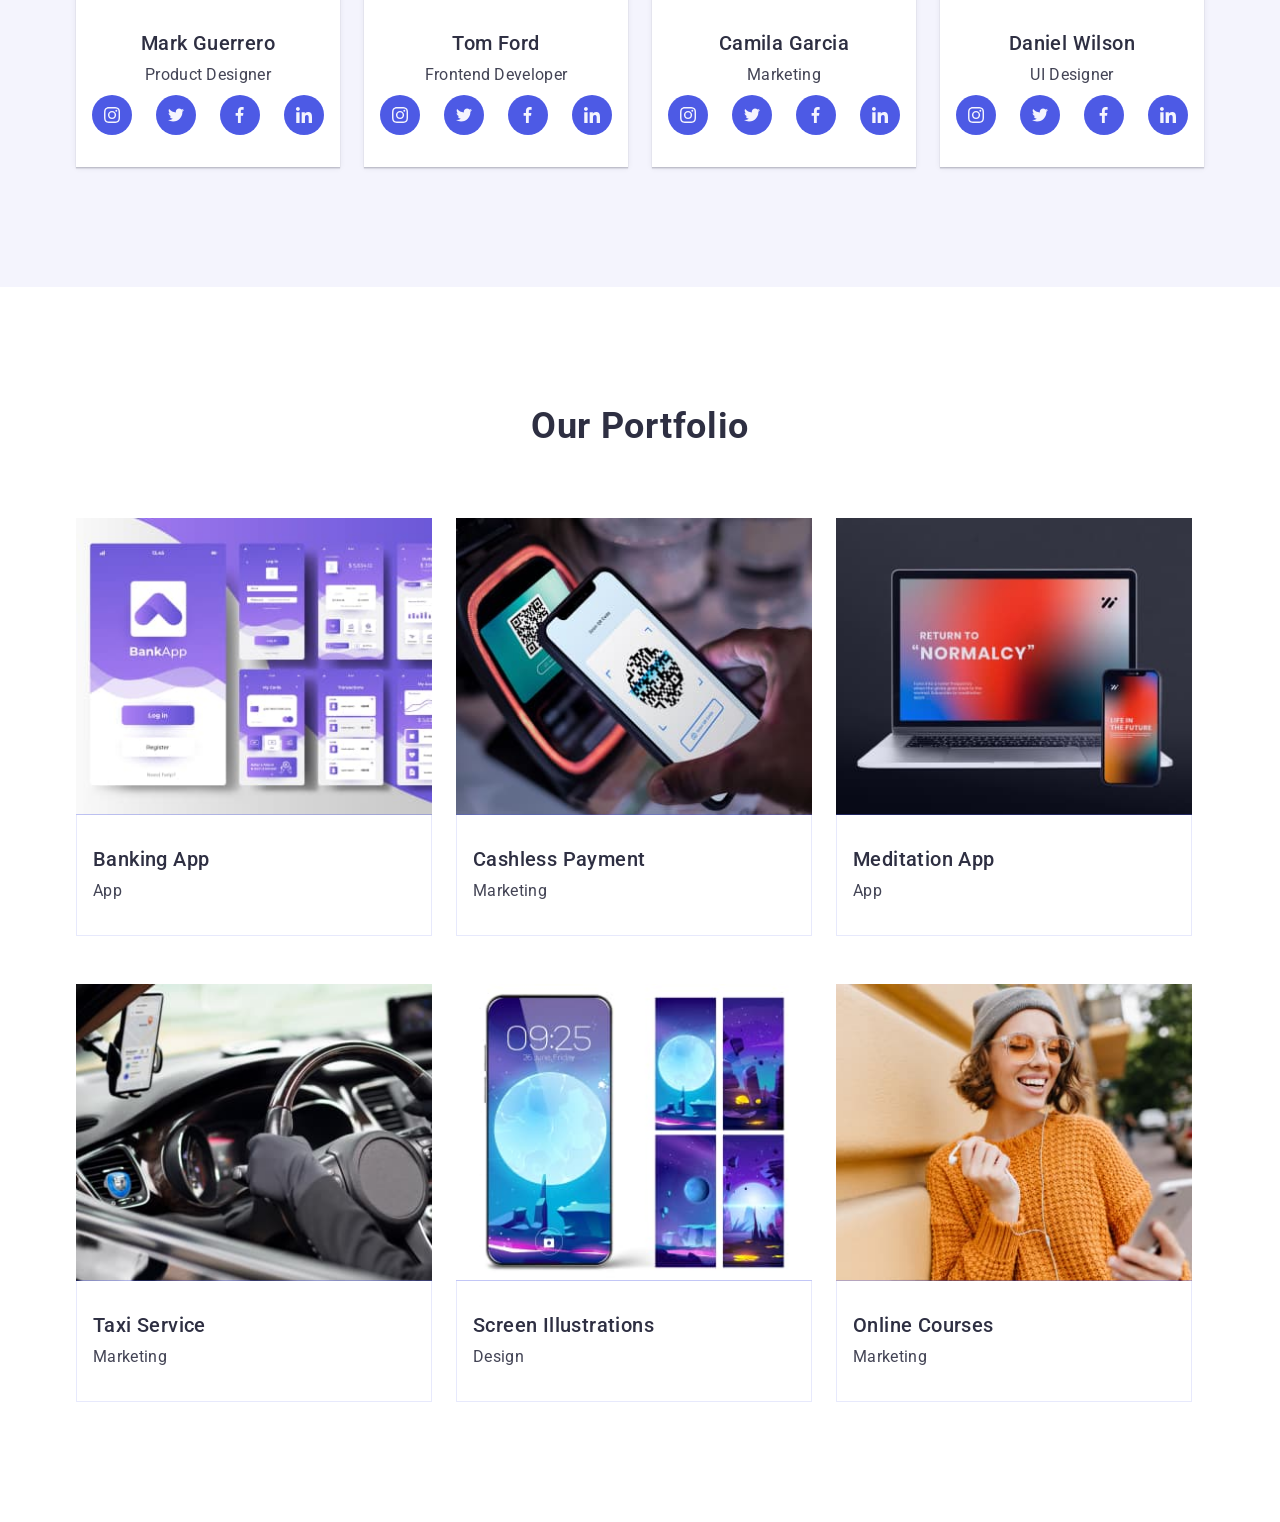
==== commit 093e181a: "add styles portfolio" ====
--- a/index.html
+++ b/index.html
@@ -2,6 +2,7 @@
 <html lang="en">
   <head>
     <meta charset="UTF-8" />
+
     <meta http-equiv="X-UA-Compatible" content="IE=edge" />
     <meta name="viewport" content="width=device-width, initial-scale=1.0" />
     <title>WebStudio</title>
@@ -159,15 +160,8 @@
       <!-- Hero section -->
       <section class="hero">
         <div class="container">
-          <h1 class="title" style="--direction: -1">
-            Effective Solutions for Your Business
-          </h1>
-          <button
-            class="btn"
-            type="button"
-            style="--direction: 1"
-            data-modal-open
-          >
+          <h1 class="title">Effective Solutions for Your Business</h1>
+          <button class="btn" type="button" data-modal-open>
             Order Service
           </button>
         </div>
@@ -235,6 +229,7 @@
       <section class="team">
         <div class="container">
           <h2 class="title">Our Team</h2>
+          `
           <ul class="team-list">
             <li class="team-item">
               <img
@@ -243,8 +238,9 @@
                   ./images/prodact_des2x.jpg 2x
                 "
                 src="./images/prodact_des.jpg"
-                alt="man"
+                alt="photo mark guerrero"
                 width="264"
+                height="260"
               />
               <div class="image-discription">
                 <h3 class="subtitle">Mark Guerrero</h3>
@@ -314,6 +310,7 @@
                 src="./images/frontend_dev.jpg"
                 alt="man"
                 width="264"
+                height="260"
               />
               <div class="image-discription">
                 <h3 class="subtitle">Tom Ford</h3>
@@ -380,6 +377,7 @@
                 src="./images/marketing.jpg"
                 alt="women"
                 width="264"
+                height="260"
               />
               <div class="image-discription">
                 <h3 class="subtitle">Camila Garcia</h3>
@@ -449,6 +447,7 @@
                 src="./images/ui_designer.jpg"
                 alt="man"
                 width="264"
+                height="260"
               />
               <div class="image-discription">
                 <h3 class="subtitle">Daniel Wilson</h3>
@@ -514,7 +513,7 @@
       </section>
 
       <!-- Our Portfolio section -->
-      <section class="portfolio hidden">
+      <section class="portfolio">
         <div class="container">
           <h2 class="title">Our Portfolio</h2>
           <ul class="portfolio-list">
@@ -522,6 +521,7 @@
               <a class="portfolio-link" href="">
                 <div class="portfolio-thumb">
                   <img
+                    srcset="./images/bankapp.jpg 1x, ./images/bankapp2x.jpg 2x"
                     src="./images/bankapp.jpg"
                     alt="banking interface "
                     width="360"
@@ -535,7 +535,7 @@
                 </div>
                 <div class="portfolio-decr">
                   <h3 class="subtitle">Banking App</h3>
-                  <p class="subtitle-desc">App</p>
+                  <p class="subtitle-decr">App</p>
                 </div>
               </a>
             </li>
@@ -543,6 +543,7 @@
               <a class="portfolio-link" href="">
                 <div class="portfolio-thumb">
                   <img
+                    srcset="./images/payment.jpg 1x, ./images/payment2x.jpg 2x"
                     src="./images/payment.jpg"
                     alt="qr "
                     width="360"
@@ -556,7 +557,7 @@
                 </div>
                 <div class="portfolio-decr">
                   <h3 class="subtitle">Cashless Payment</h3>
-                  <p class="subtitle-desc">Marketing</p>
+                  <p class="subtitle-decr">Marketing</p>
                 </div>
               </a>
             </li>
@@ -565,6 +566,10 @@
               <a class="portfolio-link" href="">
                 <div class="portfolio-thumb">
                   <img
+                    srcset="
+                      ./images/meditation.jpg   1x,
+                      ./images/meditation2x.jpg 2x
+                    "
                     src="./images/meditation.jpg"
                     alt="laptop and smartphone"
                     width="360"
@@ -578,7 +583,7 @@
                 </div>
                 <div class="portfolio-decr">
                   <h2 class="subtitle">Meditation App</h2>
-                  <p class="subtitle-desc">App</p>
+                  <p class="subtitle-decr">App</p>
                 </div>
               </a>
             </li>
@@ -586,6 +591,7 @@
               <a class="portfolio-link" href="">
                 <div class="portfolio-thumb">
                   <img
+                    srcset="./images/car.jpg 1x, ./images/car2x.jpg 2x"
                     src="./images/car.jpg"
                     alt="taxi"
                     width="360"
@@ -599,7 +605,7 @@
                 </div>
                 <div class="portfolio-decr">
                   <h2 class="subtitle">Taxi Service</h2>
-                  <p class="subtitle-desc">Marketing</p>
+                  <p class="subtitle-decr">Marketing</p>
                 </div>
               </a>
             </li>
@@ -607,6 +613,7 @@
               <a class="portfolio-link" href="">
                 <div class="portfolio-thumb">
                   <img
+                    srcset="./images/screen.jpg 1x, ./images/screen2x.jpg 2x"
                     src="./images/screen.jpg"
                     alt="screen smartphone"
                     width="360"
@@ -620,7 +627,7 @@
                 </div>
                 <div class="portfolio-decr">
                   <h3 class="subtitle">Screen Illustrations</h3>
-                  <p class="subtitle-desc">Design</p>
+                  <p class="subtitle-decr">Design</p>
                 </div>
               </a>
             </li>
@@ -628,6 +635,7 @@
               <a class="portfolio-link" href="">
                 <div class="portfolio-thumb">
                   <img
+                    srcset="./images/courses.jpg 1x, ./images/courses2x.jpg 2x"
                     src="./images/courses.jpg"
                     alt="young woman"
                     width="360"
@@ -641,7 +649,7 @@
                 </div>
                 <div class="portfolio-decr">
                   <h3 class="subtitle">Online Courses</h3>
-                  <p class="subtitle-desc">Marketing</p>
+                  <p class="subtitle-decr">Marketing</p>
                 </div>
               </a>
             </li>
--- a/css/styles.css
+++ b/css/styles.css
@@ -2,6 +2,7 @@
   display: none;
 }
 :root {
+  --direction: 1;
   /* Fonts */
   --primary-font: 'Roboto', sans-serif;
   --secondary-font: 'Raleway', sans-serif;
@@ -232,10 +233,11 @@
   left: 0;
   width: 100%;
   height: 100%;
-  background-color: #fff;
+  background-color: #fcfcfc;
   opacity: 0;
   visibility: hidden;
   pointer-events: none;
+  overflow: auto;
   transition: opacity 250ms cubic-bezier(0.4, 0, 0.2, 1),
     visibility 250ms cubic-bezier(0.4, 0, 0.2, 1);
 }
@@ -683,3 +685,90 @@
     gap: 24px;
   }
 }
+/* Porfolio */
+.overlay-text {
+  display: none;
+}
+.portfolio {
+  padding: 96px 0;
+}
+
+.portfolio-list {
+  display: flex;
+  flex-wrap: wrap;
+  max-width: 320px;
+  gap: 48px;
+}
+.portfolio .title {
+  margin-bottom: 72px;
+  text-align: center;
+}
+
+.portfolio-decr {
+  padding: 32px 16px;
+  margin: 0;
+  border: 1px solid #e7e9fc;
+  border-top: none;
+}
+.portfolio .subtitle {
+  font-weight: 500;
+  font-size: 20px;
+  line-height: 1.2;
+  letter-spacing: 0.02em;
+  text-align: left;
+}
+.portfolio-link {
+  display: block;
+  transition: box-shadow 250ms cubic-bezier(0.4, 0, 0.2, 1);
+}
+.portfolio-link:hover,
+.portfolio-link:focus {
+  box-shadow: 0 2px 1px 0 rgba(46, 47, 66, 0.08),
+    0 1px 1px 0 rgba(46, 47, 66, 0.16), 0 1px 6px 0 rgba(46, 47, 66, 0.08);
+}
+@media screen and (min-width: 768px) {
+  .portfolio-list {
+    max-width: 768px;
+    gap: 48px;
+    row-gap: 72px;
+    column-gap: 24px;
+  }
+  .portfolio-item {
+    width: 356px;
+  }
+}
+@media screen and (min-width: 1158px) {
+  .portfolio {
+    padding: 120px 0;
+  }
+  .portfolio-list {
+    max-width: 1158px;
+    gap: 48px 24px;
+  }
+  .portfolio-thumb {
+    position: relative;
+    overflow: hidden;
+  }
+  .overlay-text {
+    display: block;
+
+    position: absolute;
+    top: 0;
+    left: 0;
+
+    width: 100%;
+    height: 100%;
+    margin: 0 auto;
+    padding: 40px 32px 164px 32px;
+
+    background-color: var(--primary-btn-color);
+    color: var(--accent-btn-cl);
+
+    transform: translateY(100%);
+    transition: transform 250ms cubic-bezier(0.4, 0, 0.2, 1);
+  }
+  .portfolio-link:hover .overlay-text,
+  .portfolio-link:focus .overlay-text {
+    transform: translateY(0%);
+  }
+}
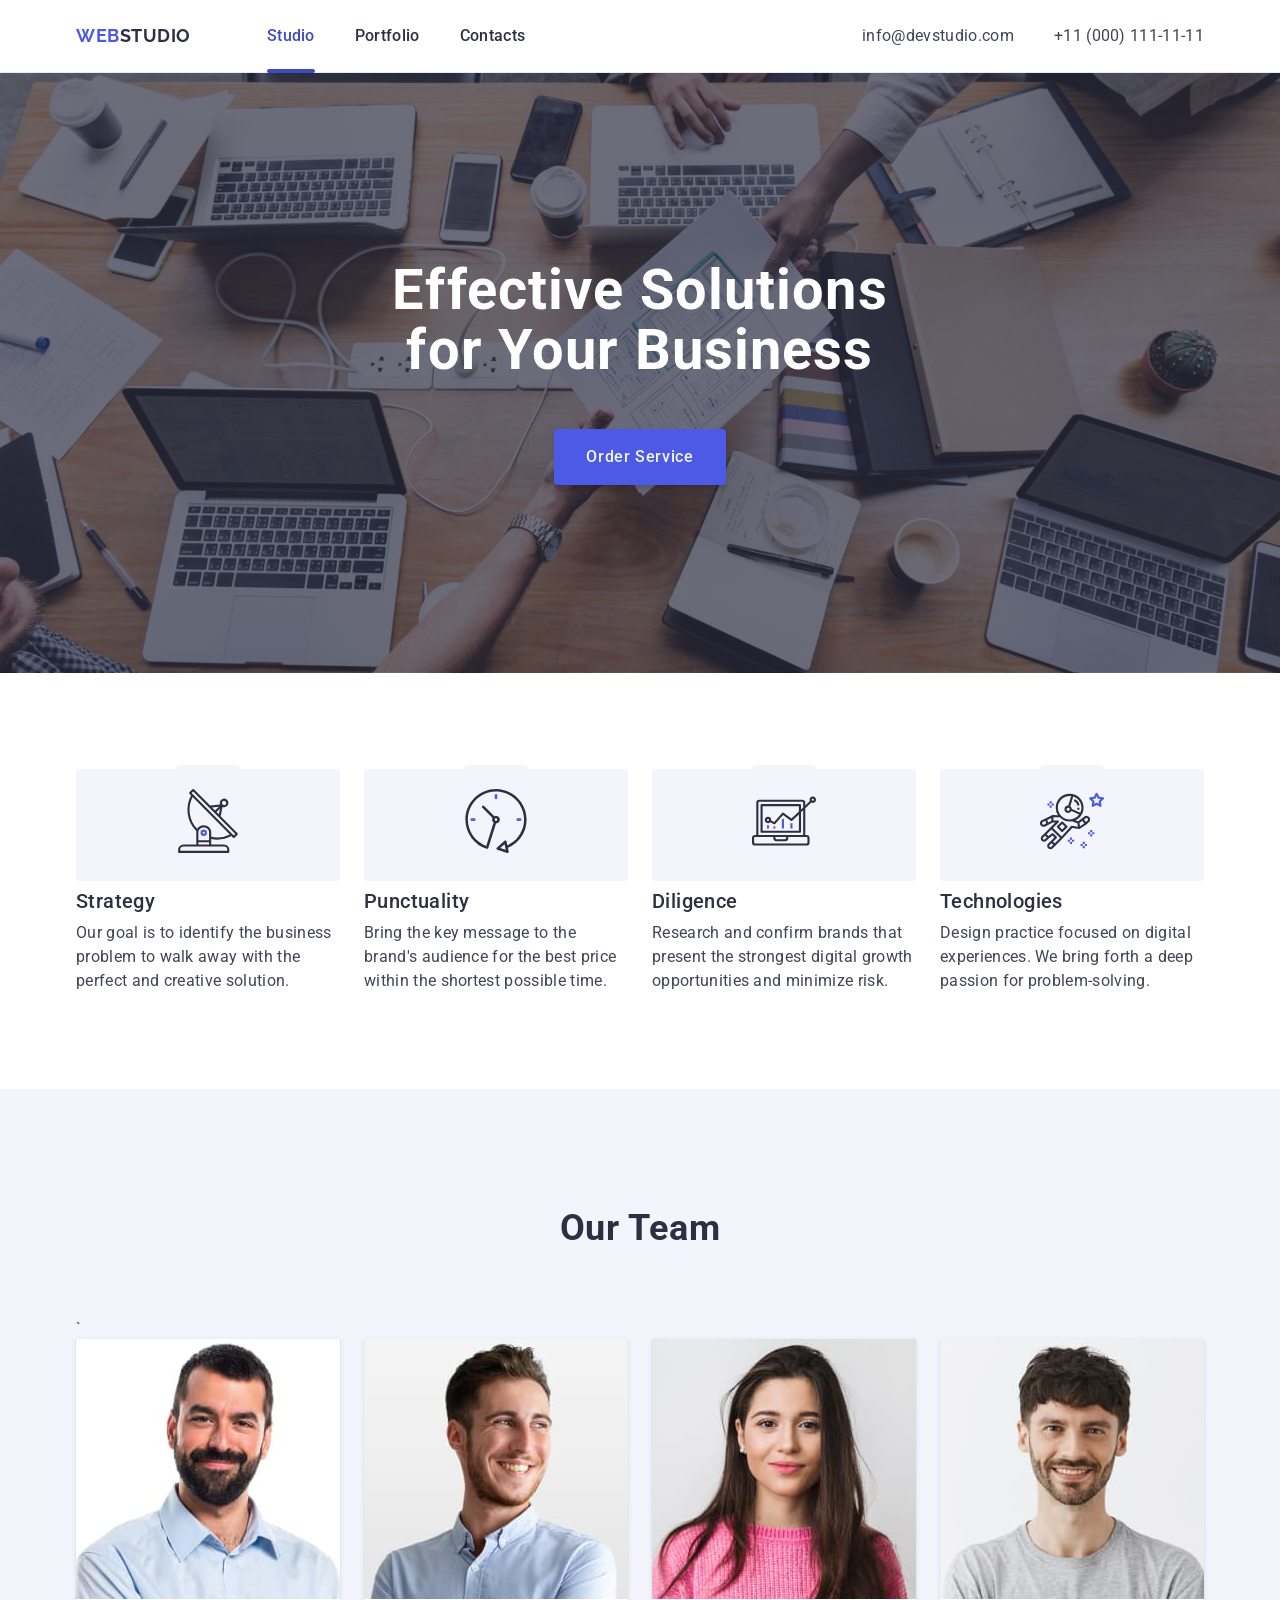
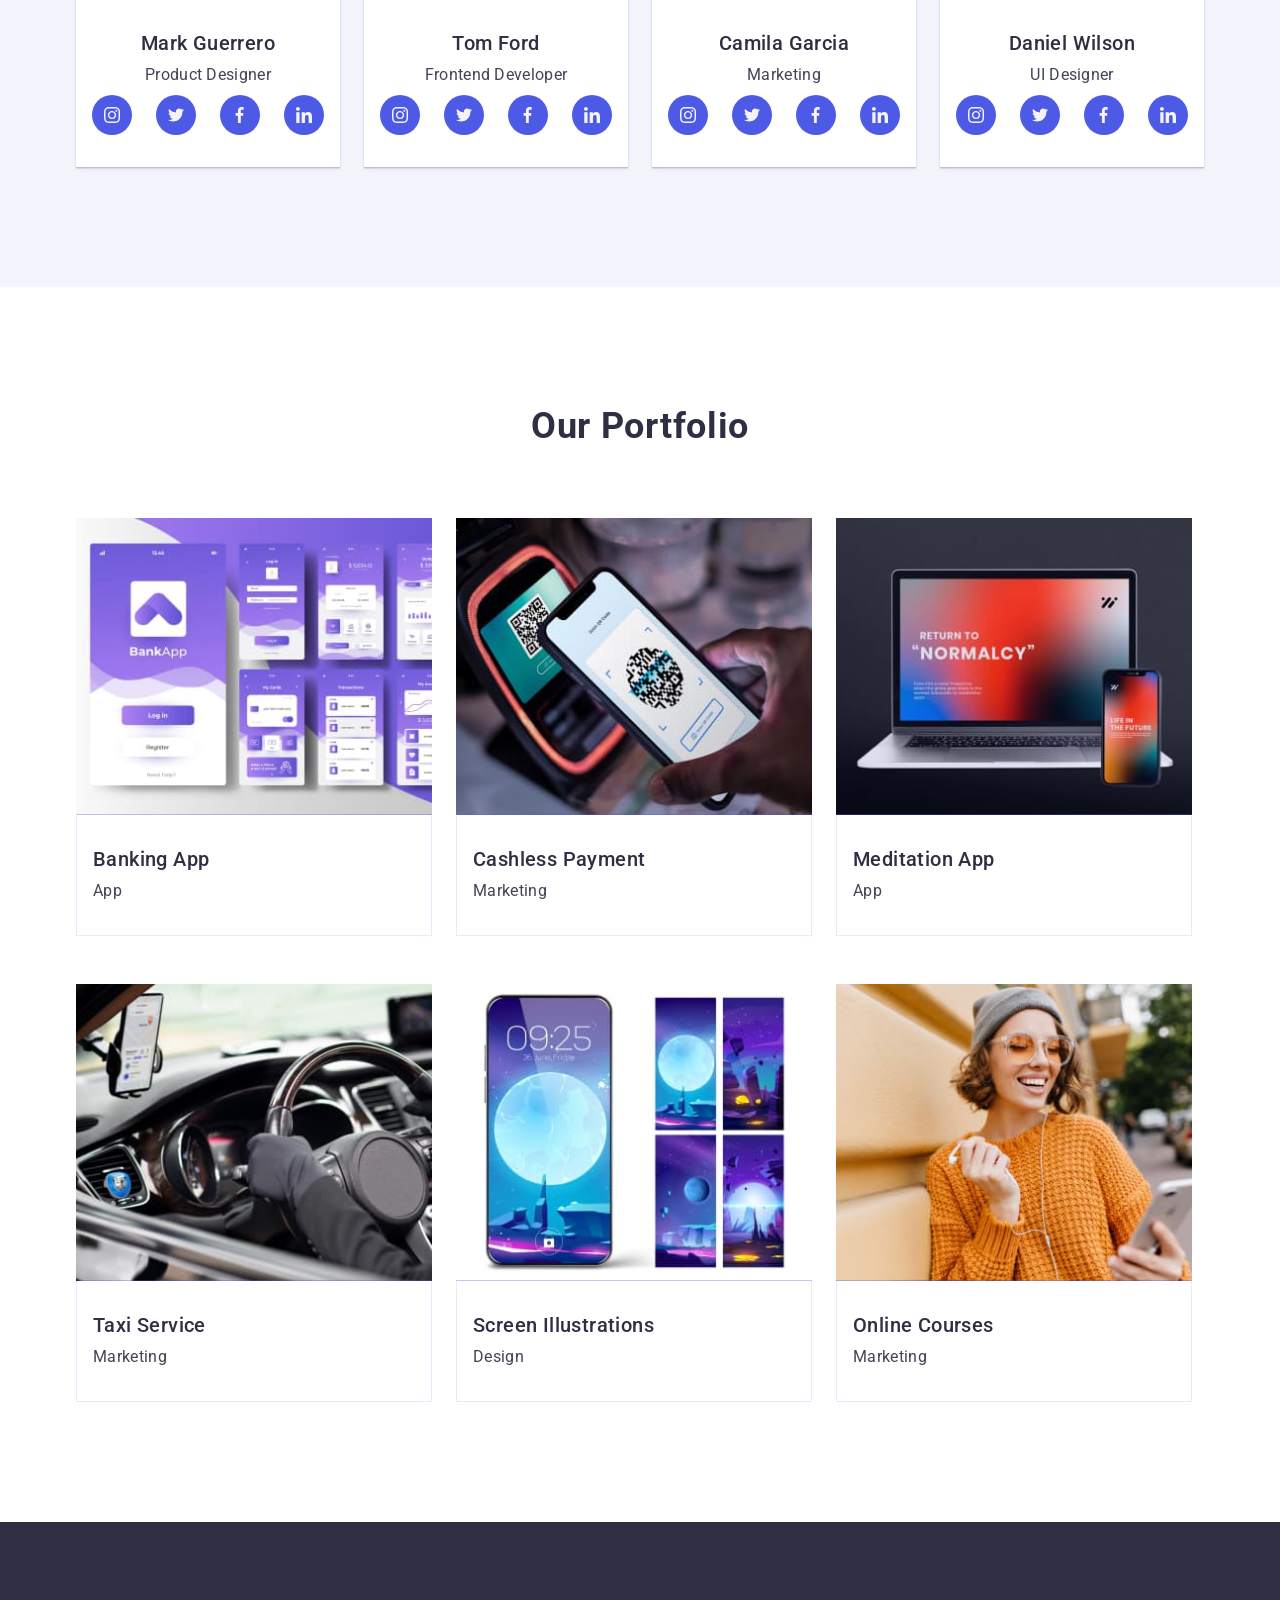
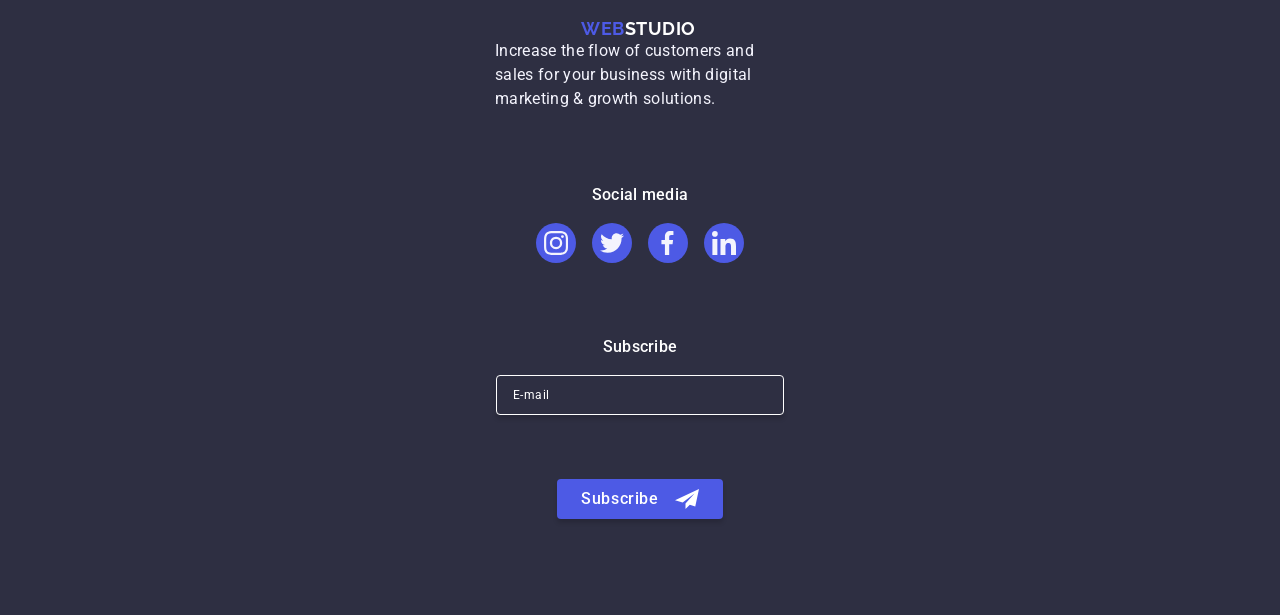
==== commit fcd27858: "add style footer mobile" ====
--- a/index.html
+++ b/index.html
@@ -658,7 +658,7 @@
       </section>
     </main>
 
-    <footer class="footer-page hidden">
+    <footer class="footer-page">
       <div class="footer-container container">
         <div class="left-footer">
           <a class="logo footer-logo" href="./index.html"
--- a/css/styles.css
+++ b/css/styles.css
@@ -41,7 +41,8 @@
 }
 
 ul,
-ol {
+ol,
+li {
   margin: 0;
   padding: 0;
 
@@ -370,6 +371,10 @@
   padding-bottom: 72px;
   margin: 0 auto;
   max-width: 320px;
+  background-size: cover;
+  max-width: 320px;
+  background-repeat: no-repeat;
+  background-position: center;
   background-color: var(--accent-bg-cl);
   background-image: linear-gradient(
       rgba(46, 47, 66, 0.7),
@@ -642,7 +647,6 @@
 .social-list {
   display: flex;
   justify-content: center;
-  align-items: center;
   gap: 24px;
 }
 .social-item {
@@ -737,6 +741,7 @@
     width: 356px;
   }
 }
+
 @media screen and (min-width: 1158px) {
   .portfolio {
     padding: 120px 0;
@@ -772,3 +777,118 @@
     transform: translateY(0%);
   }
 }
+/* footer */
+.footer-page {
+  padding: 96px 0;
+
+  background-color: #2e2f42;
+}
+.footer-container {
+  display: flex;
+  flex-wrap: wrap;
+  gap: 72px;
+}
+.footer-container {
+  width: 320px;
+}
+.footer-icons,
+.fotter-subscribe {
+  margin: 0 auto;
+  text-align: center;
+}
+.foo .footer-page .logo,
+.footer-page .logo-world {
+  display: inline-block;
+}
+.footer-page .logo {
+  margin-left: 86px;
+  margin-bottom: 16px;
+}
+.footer-logo .logo-world {
+  color: var(--primary-bg-color);
+}
+.footer-page .subtitle-decr {
+  width: 288px;
+  font-size: 16px;
+  line-height: 1.5;
+  letter-spacing: 0.02em;
+  color: #f4f4fd;
+}
+.footer-page .subtitle-decr {
+  max-width: 264px;
+  color: #f4f4fd;
+}
+.footer-icons .subtitle-decr {
+  margin-bottom: 16px;
+  font-weight: 500;
+  color: #fff;
+}
+.footer-icons .social-list {
+  gap: 16px;
+}
+
+.footer-icons .social-link:hover,
+.footer-icons .social-link:focus {
+  background-color: #31d0aa;
+}
+/* form */
+
+input::placeholder {
+  color: #fff;
+}
+.subscribe-title {
+  font-weight: 500;
+  font-size: 16px;
+  line-height: 1.5;
+  letter-spacing: 0.02em;
+  color: #fff;
+  margin: 0 auto;
+  margin-bottom: 16px;
+}
+
+.fotter-subscribe {
+  display: flex;
+  flex-direction: column;
+  justify-content: center;
+}
+
+.form-field-subscribe {
+  width: 288px;
+  height: 40px;
+  padding: 0;
+  padding: 16px;
+  margin-bottom: 16px;
+
+  color: #ffffff;
+  font-size: 12px;
+  line-height: 2;
+  letter-spacing: 0.48px;
+
+  background-color: transparent;
+  outline: none;
+  border-radius: 4px;
+  border: 1px solid #fff;
+  box-shadow: 0px 4px 4px 0px rgba(0, 0, 0, 0.15);
+}
+.subscribe-btn {
+  display: flex;
+  justify-content: center;
+  align-items: center;
+  padding: 8px 24px;
+  min-width: 165px;
+  height: 40px;
+  font-weight: 500;
+  color: #fff;
+  border: none;
+  margin-left: 61px;
+}
+
+.subscribe-icon {
+  margin-left: 16px;
+}
+@media screen and (min-width: 768px) {
+  .footer-container {
+    gap: 72px 24px;
+    margin: 0 auto;
+  }
+}
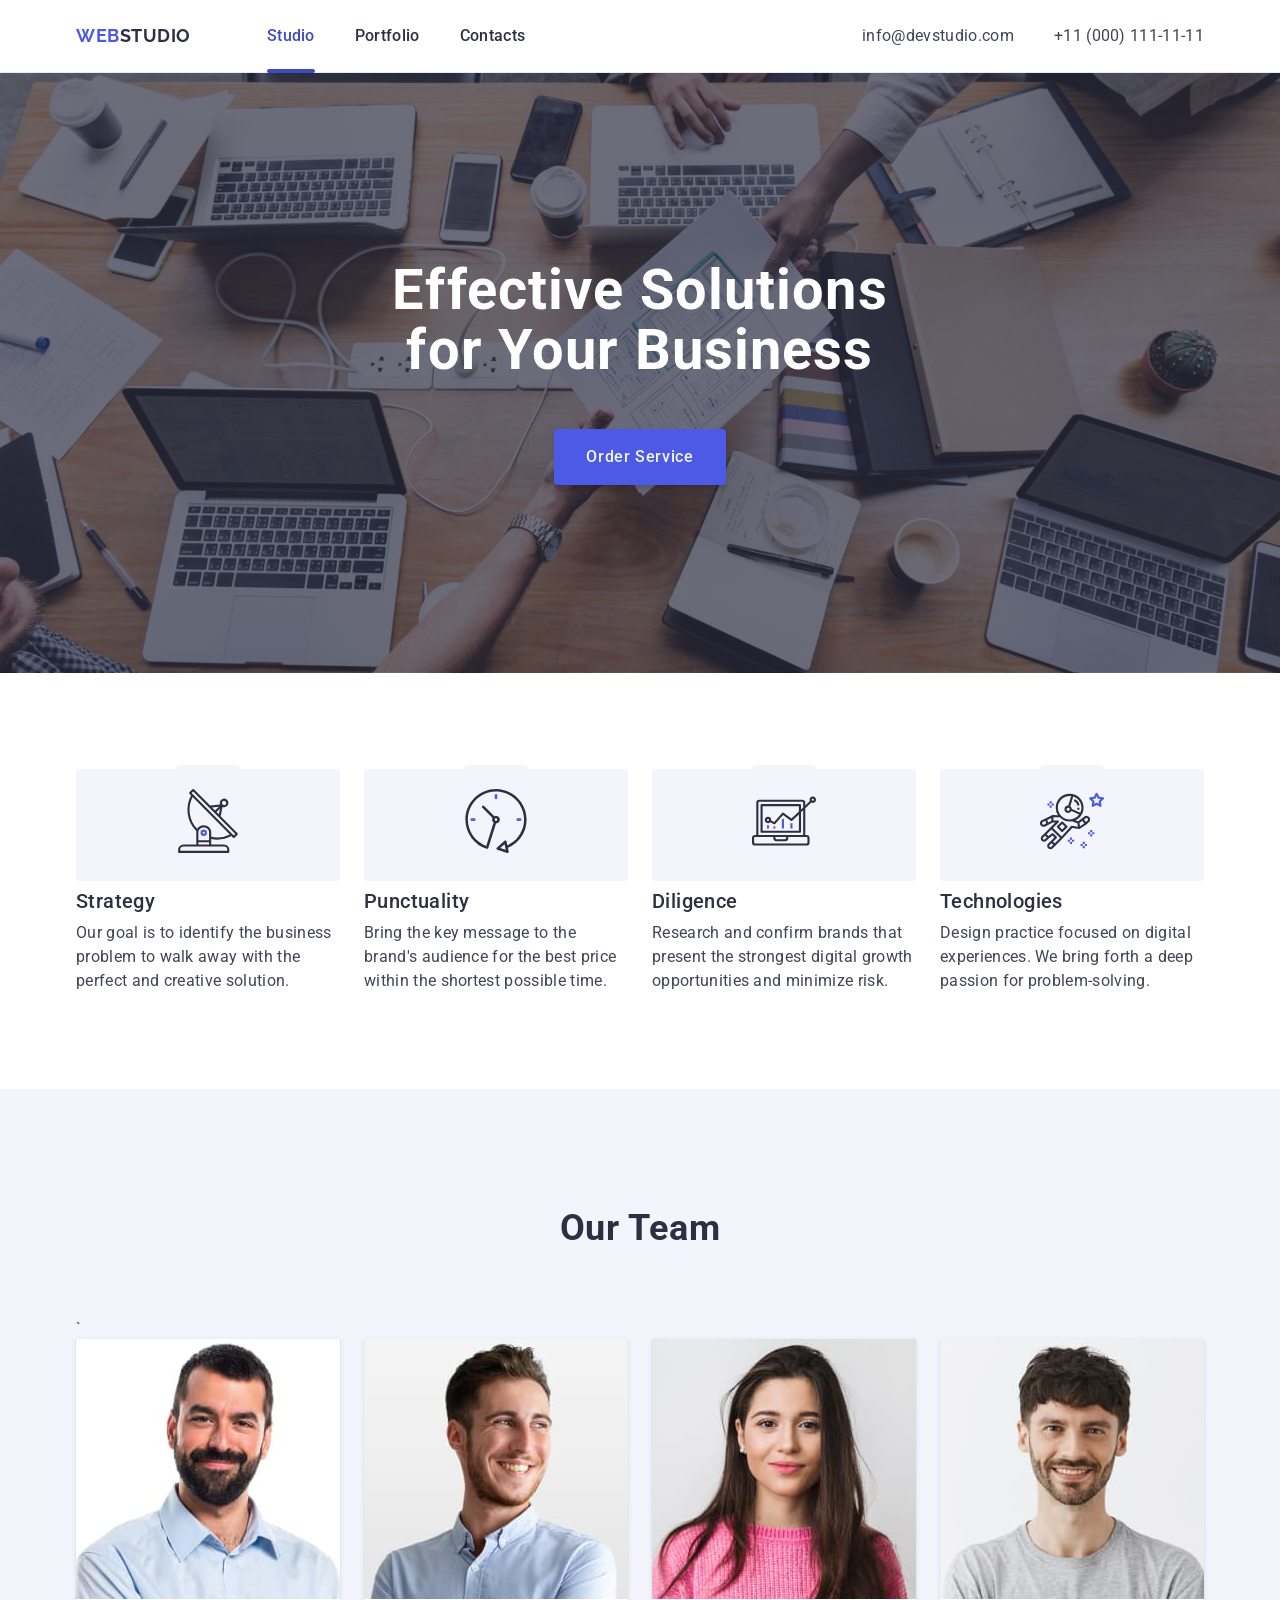
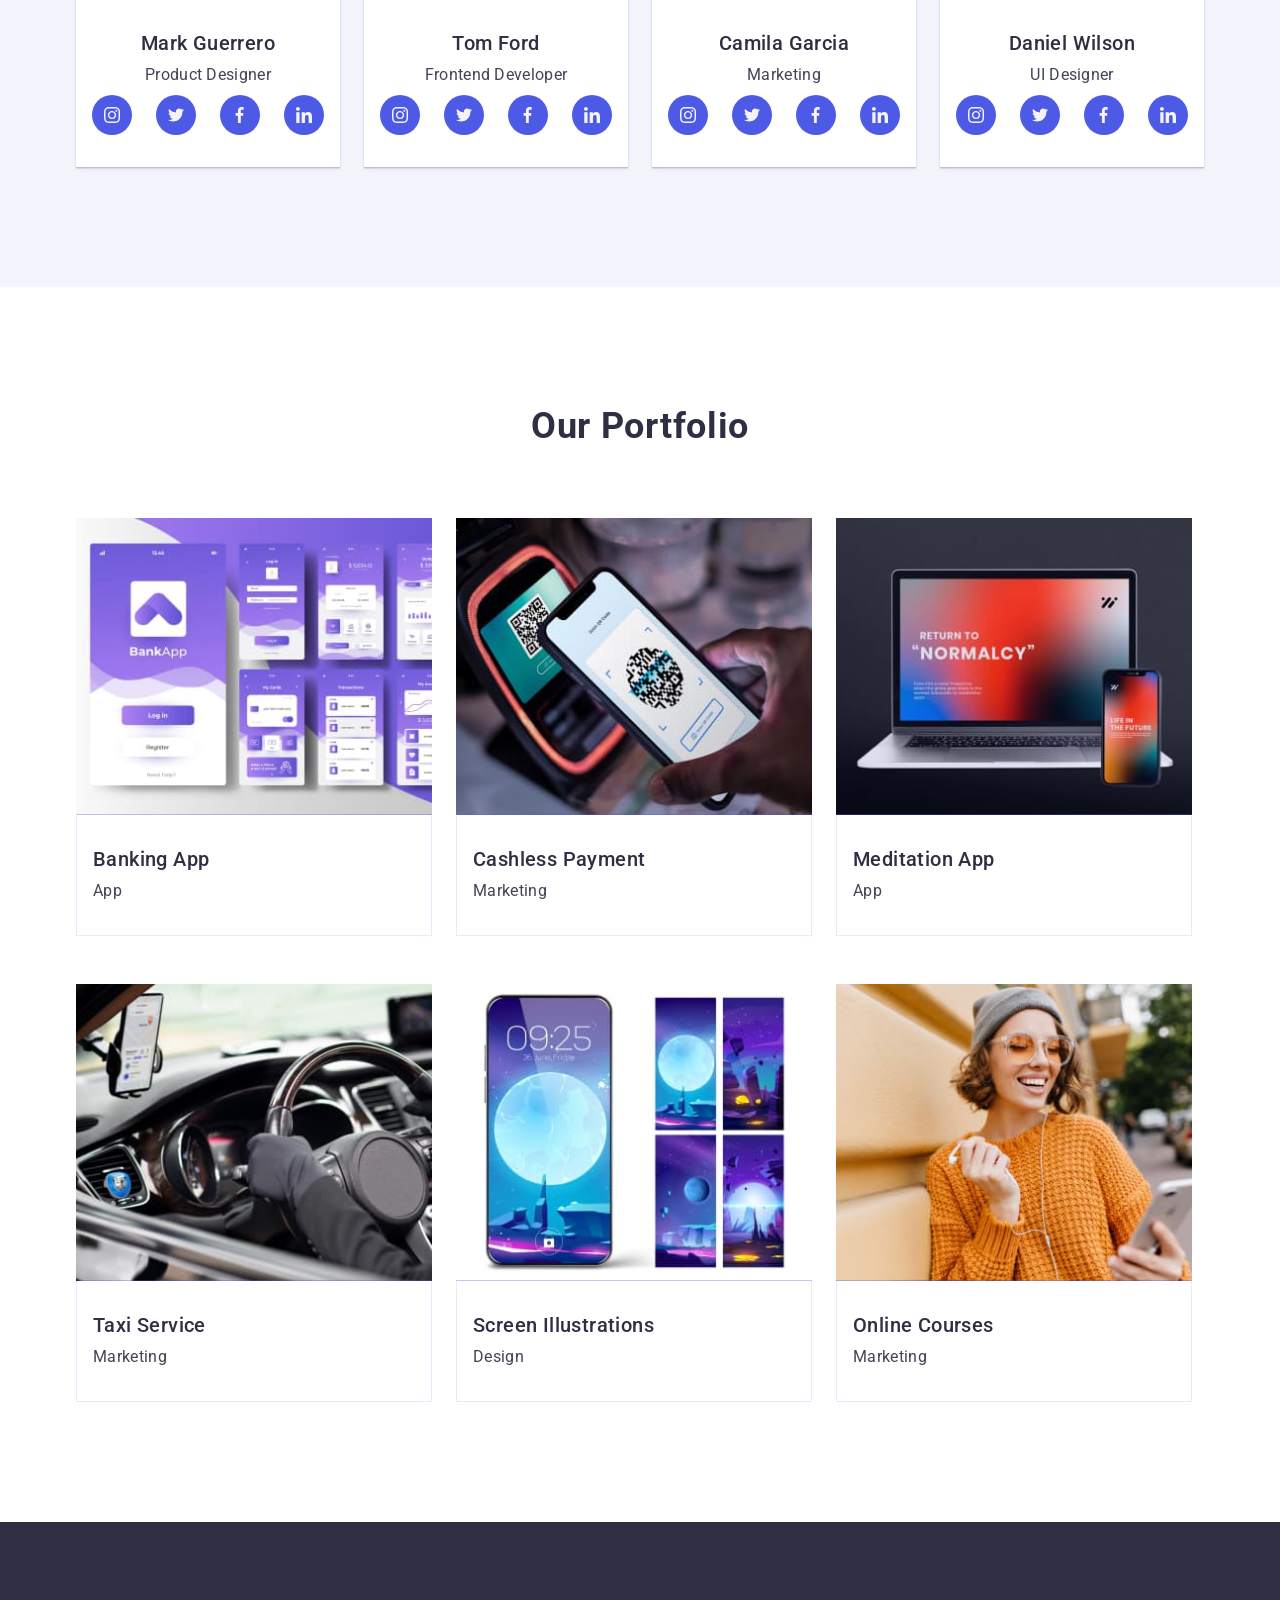
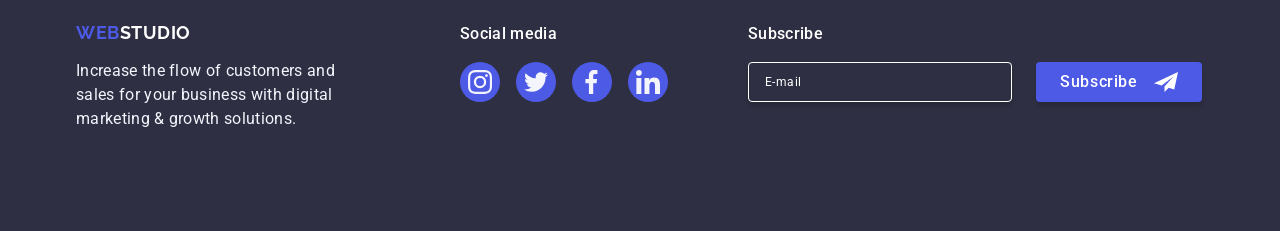
==== commit c8330b29: "add form styles" ====
--- a/index.html
+++ b/index.html
@@ -72,7 +72,9 @@
           <nav class="mobile-nav">
             <ul class="mobile-list">
               <li class="mobile-item">
-                <a class="mobile-nav-link" href="./index.html">Studio</a>
+                <a class="mobile-nav-link current" href="./index.html"
+                  >Studio</a
+                >
               </li>
               <li class="mobile-item">
                 <a class="mobile-nav-link" href="./index.html">Portfolio</a>
@@ -748,7 +750,7 @@
         </div>
       </div>
     </footer>
-    <div class="backdrop hidden" data-modal>
+    <div class="backdrop" data-modal>
       <div class="modal">
         <button class="modal-close-btn is-open" type="button" data-modal-close>
           <svg class="modal-icon-btn" width="8" height="8">
--- a/css/styles.css
+++ b/css/styles.css
@@ -241,6 +241,9 @@
   overflow: auto;
   transition: opacity 250ms cubic-bezier(0.4, 0, 0.2, 1),
     visibility 250ms cubic-bezier(0.4, 0, 0.2, 1);
+}
+.mobile-menu .current {
+  color: var(--light-txt-cl);
 }
 .mobile-menu.is-open {
   opacity: 1;
@@ -780,15 +783,15 @@
 /* footer */
 .footer-page {
   padding: 96px 0;
-
   background-color: #2e2f42;
+  margin: 0 auto;
 }
 .footer-container {
   display: flex;
   flex-wrap: wrap;
   gap: 72px;
 }
-.footer-container {
+.left-footer {
   width: 320px;
 }
 .footer-icons,
@@ -796,7 +799,7 @@
   margin: 0 auto;
   text-align: center;
 }
-.foo .footer-page .logo,
+.footer-page .logo,
 .footer-page .logo-world {
   display: inline-block;
 }
@@ -808,7 +811,6 @@
   color: var(--primary-bg-color);
 }
 .footer-page .subtitle-decr {
-  width: 288px;
   font-size: 16px;
   line-height: 1.5;
   letter-spacing: 0.02em;
@@ -846,10 +848,10 @@
   margin-bottom: 16px;
 }
 
-.fotter-subscribe {
-  display: flex;
-  flex-direction: column;
-  justify-content: center;
+.subtitle-form {
+  display: flex;
+  flex-wrap: wrap;
+  gap: 24px;
 }
 
 .form-field-subscribe {
@@ -857,7 +859,6 @@
   height: 40px;
   padding: 0;
   padding: 16px;
-  margin-bottom: 16px;
 
   color: #ffffff;
   font-size: 12px;
@@ -879,6 +880,7 @@
   height: 40px;
   font-weight: 500;
   color: #fff;
+  cursor: pointer;
   border: none;
   margin-left: 61px;
 }
@@ -886,9 +888,168 @@
 .subscribe-icon {
   margin-left: 16px;
 }
+/* footer tablet */
 @media screen and (min-width: 768px) {
   .footer-container {
+    max-width: 528px;
     gap: 72px 24px;
     margin: 0 auto;
   }
-}
+
+  .footer-page .logo {
+    margin-left: 0;
+  }
+  .left-footer {
+    width: 264px;
+  }
+  .form-field-subscribe {
+    width: 264px;
+  }
+  .footer-icons,
+  .fotter-subscribe,
+  .subscribe-btn {
+    margin: 0;
+    margin: left 0;
+    text-align: left;
+  }
+}
+@media screen and (min-width: 1158px) {
+  .footer-page {
+    padding: 100px 0;
+  }
+  .footer-container {
+    max-width: 1158px;
+    flex-wrap: nowrap;
+    align-items: baseline;
+    margin: 0 auto;
+    gap: 0;
+  }
+  .left-footer {
+    margin-right: 120px;
+  }
+  .fotter-subscribe {
+    margin-left: 80px;
+  }
+}
+/* Modal  */
+.backdrop {
+  position: fixed;
+  top: 0;
+  left: 0;
+  width: 100%;
+  height: 100%;
+  background-color: rgba(46, 47, 66, 0.4);
+  opacity: 0;
+  visibility: hidden;
+  pointer-events: none;
+  transition: opacity 250ms cubic-bezier(0.4, 0, 0.2, 1),
+    visibility 250ms cubic-bezier(0.4, 0, 0.2, 1);
+}
+
+.backdrop.is-open {
+  opacity: 1;
+  visibility: visible;
+  pointer-events: auto;
+}
+.modal {
+  position: absolute;
+  top: 50%;
+  left: 50%;
+  transform: translate(-50%, -50%);
+
+  width: 288px;
+  min-height: 623px;
+  padding: 72px 16px 24px 16px;
+
+  border-radius: 4px;
+  box-shadow: 0 1px 1px 0 rgba(0, 0, 0, 0.14), 0 1px 3px 0 rgba(0, 0, 0, 0.12),
+    0 2px 1px 0 rgba(0, 0, 0, 0.2);
+  background-color: #fcfcfc;
+  transition: transform 250ms cubic-bezier(0.4, 0, 0.2, 1);
+}
+.backdrop:not(.is-open) .modal {
+  transform: translate(-50%, -100%);
+}
+.modal-close-btn {
+  position: absolute;
+  top: 24px;
+  right: 24px;
+
+  display: flex;
+  justify-content: center;
+  align-items: center;
+  width: 24px;
+  height: 24px;
+  padding: 0;
+
+  fill: #2e2f42;
+  border-radius: 50%;
+  background-color: #e7e9fc;
+  border: 1px solid rgba(0, 0, 0, 0.1);
+  cursor: pointer;
+  transition: background-color 250ms cubic-bezier(0.4, 0, 0.2, 1),
+    border 250ms cubic-bezier(0.4, 0, 0.2, 1);
+}
+.modal-icon-btn {
+  transition: fill 250ms cubic-bezier(0.4, 0, 0.2, 1);
+}
+.modal-close-btn:hover,
+.modal-close-btn:focus {
+  background-color: #404bbf;
+  border: none;
+  fill: #fff;
+}
+/* Form styles */
+.modal-title {
+  font-weight: 500;
+  font-size: 16px;
+  line-height: 1.5;
+  letter-spacing: 0.02em;
+  text-align: center;
+  color: #2e2f42;
+
+  margin-bottom: 16px;
+}
+.form-label {
+  display: block;
+  font-size: 12px;
+  line-height: 1.17;
+  letter-spacing: 0.04em;
+  color: #8e8f99;
+  margin-bottom: 4px;
+}
+.modal-field {
+  margin-bottom: 8px;
+}
+.modal-input {
+  width: 100%;
+  padding-left: 16px;
+  padding-right: 16px;
+  background-color: transparent;
+  outline: transparent;
+  border: 1px solid rgba(46, 47, 66, 0.4);
+  border-radius: 4px;
+  height: 40px;
+  padding-left: 38px;
+  transition: border-color 250ms cubic-bezier(0.4, 0, 0.2, 1);
+}
+.modal-field {
+  margin-bottom: 8px;
+}
+.modal-comment {
+  margin-bottom: 16px;
+}
+.modal-checked {
+  margin-bottom: 24px;
+}
+.modal-field-wrap {
+  position: relative;
+}
+.modal-icon {
+  fill: #2e2f42;
+  position: absolute;
+  left: 16px;
+  top: 50%;
+  transform: translateY(-50%);
+  transition: fill 250ms cubic-bezier(0.4, 0, 0.2, 1);
+}
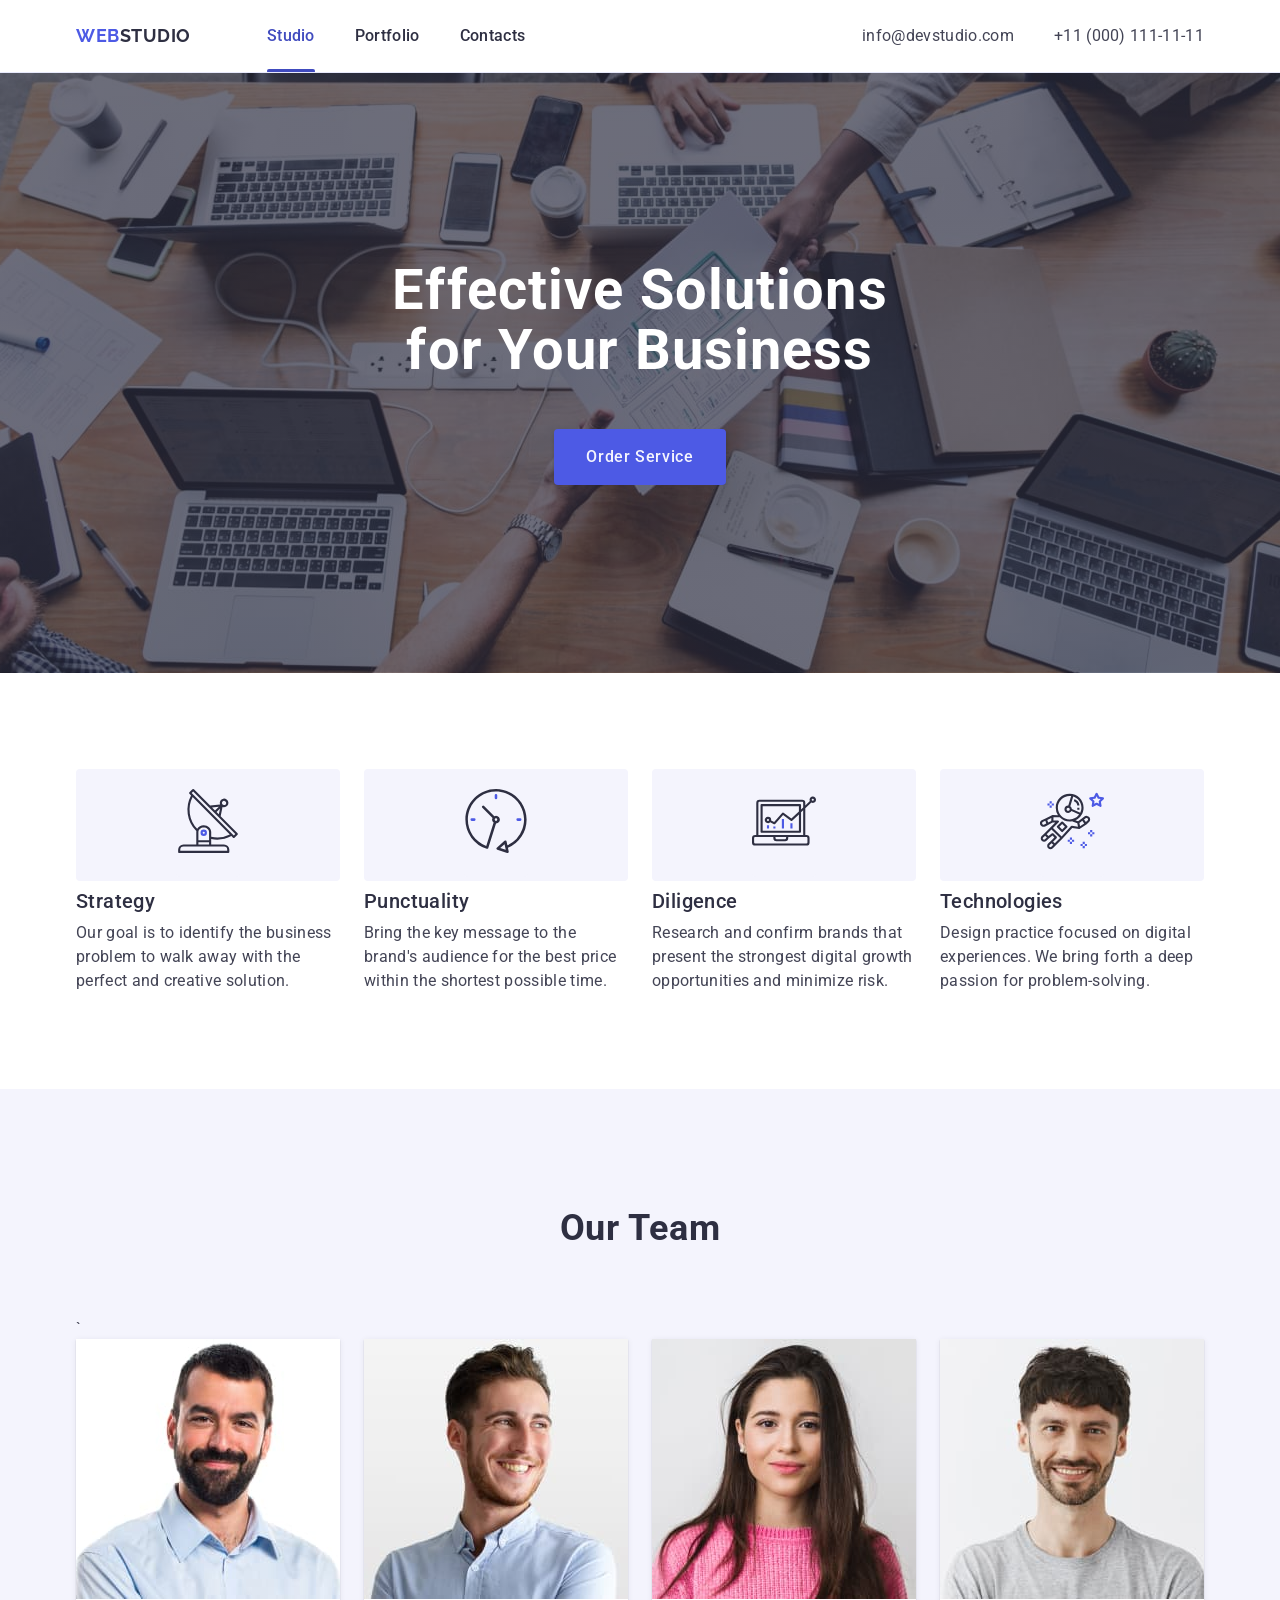
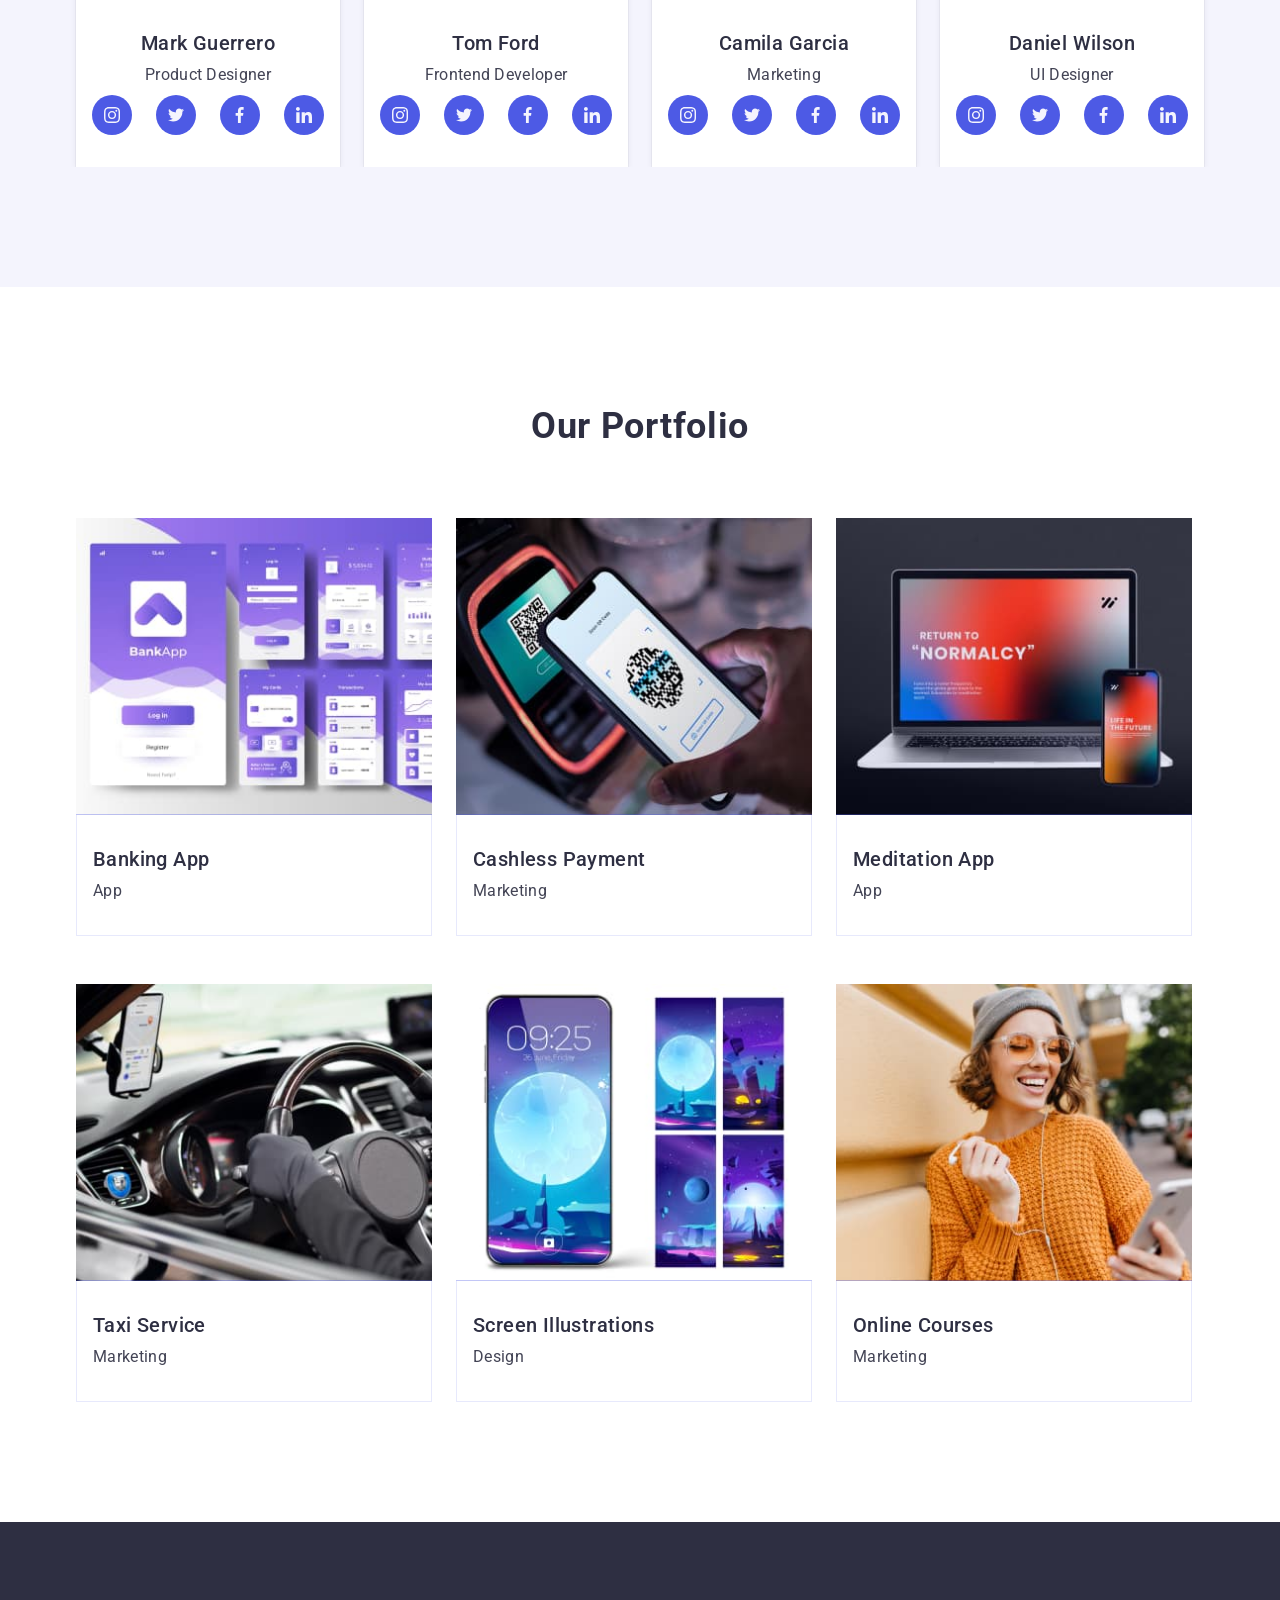
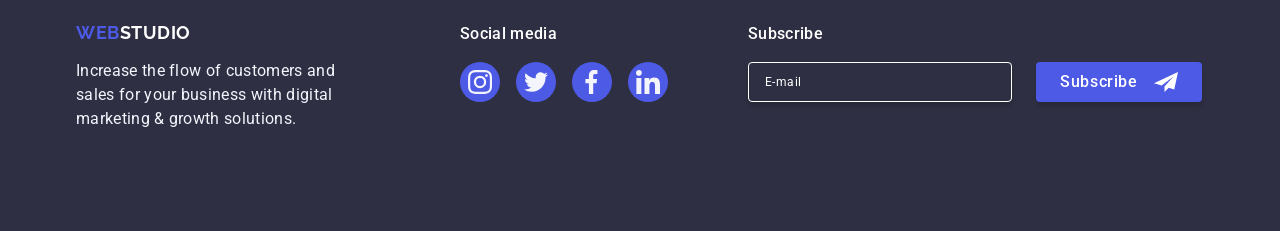
==== commit e14384f1: "update styles" ====
--- a/index.html
+++ b/index.html
@@ -838,8 +838,10 @@
                 <svg class="checked-icon" width="10" height="8">
                   <use href="./images/icons.svg#vector"></use>
                 </svg> </span
-              >I accept the terms and conditions of the
-              <a class="check-link" href="index.html">Privacy Policy</a>
+              ><span class="text-check"
+                >I accept the terms and conditions of the
+                <a class="check-link" href="index.html">Privacy Policy</a></span
+              >
             </label>
           </div>
           <button class="form-btn btn" type="submit">Send</button>
--- a/css/styles.css
+++ b/css/styles.css
@@ -1,5 +1,8 @@
-.hidden {
-  display: none;
+* {
+  box-sizing: border-box;
+}
+.container {
+  overflow: hidden;
 }
 :root {
   --direction: 1;
@@ -239,6 +242,7 @@
   visibility: hidden;
   pointer-events: none;
   overflow: auto;
+  z-index: 999;
   transition: opacity 250ms cubic-bezier(0.4, 0, 0.2, 1),
     visibility 250ms cubic-bezier(0.4, 0, 0.2, 1);
 }
@@ -283,7 +287,7 @@
   transition: fill 250ms cubic-bezier(0.4, 0, 0.2, 1);
 }
 .mobile-menu-close:hover,
-.mmobile-menu-closefocus {
+.mobile-menu-close:focus {
   background-color: #404bbf;
   border: none;
   fill: #fff;
@@ -1053,3 +1057,101 @@
   transform: translateY(-50%);
   transition: fill 250ms cubic-bezier(0.4, 0, 0.2, 1);
 }
+.modal-input:focus,
+.form-comment:focus {
+  border-color: #4d5ae5;
+}
+.modal-input:focus + .modal-icon {
+  fill: #4d5ae5;
+}
+.form-comment {
+  width: 100%;
+  height: 120px;
+  padding: 8px 16px;
+  background-color: transparent;
+  outline: transparent;
+  border: 1px solid rgba(46, 47, 66, 0.4);
+  border-radius: 4px;
+
+  resize: none;
+  transition: border-color 250ms cubic-bezier(0.4, 0, 0.2, 1);
+
+  font-size: 12px;
+  line-height: 1.17;
+  letter-spacing: 0.04em;
+  color: rgba(46, 47, 66, 0.4);
+}
+.modal-input::placeholder,
+.form-comment::placeholder {
+  font-size: 12px;
+  color: rgba(46, 47, 66, 0.4);
+}
+.modal-checked-text {
+  display: flex;
+  align-items: center;
+  font-size: 12px;
+  line-height: 1.17;
+  letter-spacing: 0.04em;
+  color: #8e8f99;
+}
+.modal-checked-text .check-link {
+  line-height: 1.3;
+  text-decoration: underline;
+  text-decoration-skip-ink: none;
+  color: #4d5ae5;
+}
+.check-text {
+  background-color: transparent;
+}
+.check-icon-container {
+  width: 16px;
+  height: 16px;
+  border-radius: 2px;
+  border: 1px solid rgba(46, 47, 66, 0.4);
+  display: inline-flex;
+  justify-content: center;
+  align-items: center;
+  fill: transparent;
+  margin-right: 8px;
+  flex-shrink: 0;
+}
+.check-icon-container {
+  transition: background-color 250ms cubic-bezier(0.4, 0, 0.2, 1),
+    border 250ms cubic-bezier(0.4, 0, 0.2, 1),
+    fill 250ms cubic-bezier(0.4, 0, 0.2, 1);
+}
+.form-check:checked + .modal-checked-text span {
+  border-radius: 2px;
+  background-color: #404bbf;
+  border: none;
+  fill: #f4f4fd;
+}
+.form-check:checked + .modal-checked-text .text-check {
+  background-color: transparent;
+}
+.form-btn {
+  display: block;
+  margin: 0 auto;
+  padding: 16px 32px;
+  min-width: 169px;
+  height: 56px;
+  border: none;
+  font-weight: 500;
+  font-size: 16px;
+  line-height: 1.5;
+  letter-spacing: 0.04em;
+
+  color: #fff;
+  transition: background-color 250ms cubic-bezier(0.4, 0, 0.2, 1);
+}
+@media screen and (min-width: 768px) {
+  .modal {
+    width: 408px;
+    min-height: 584px;
+    padding: 72px 24px 24px 24px;
+  }
+
+  .modal-checked-text {
+    display: block;
+  }
+}
